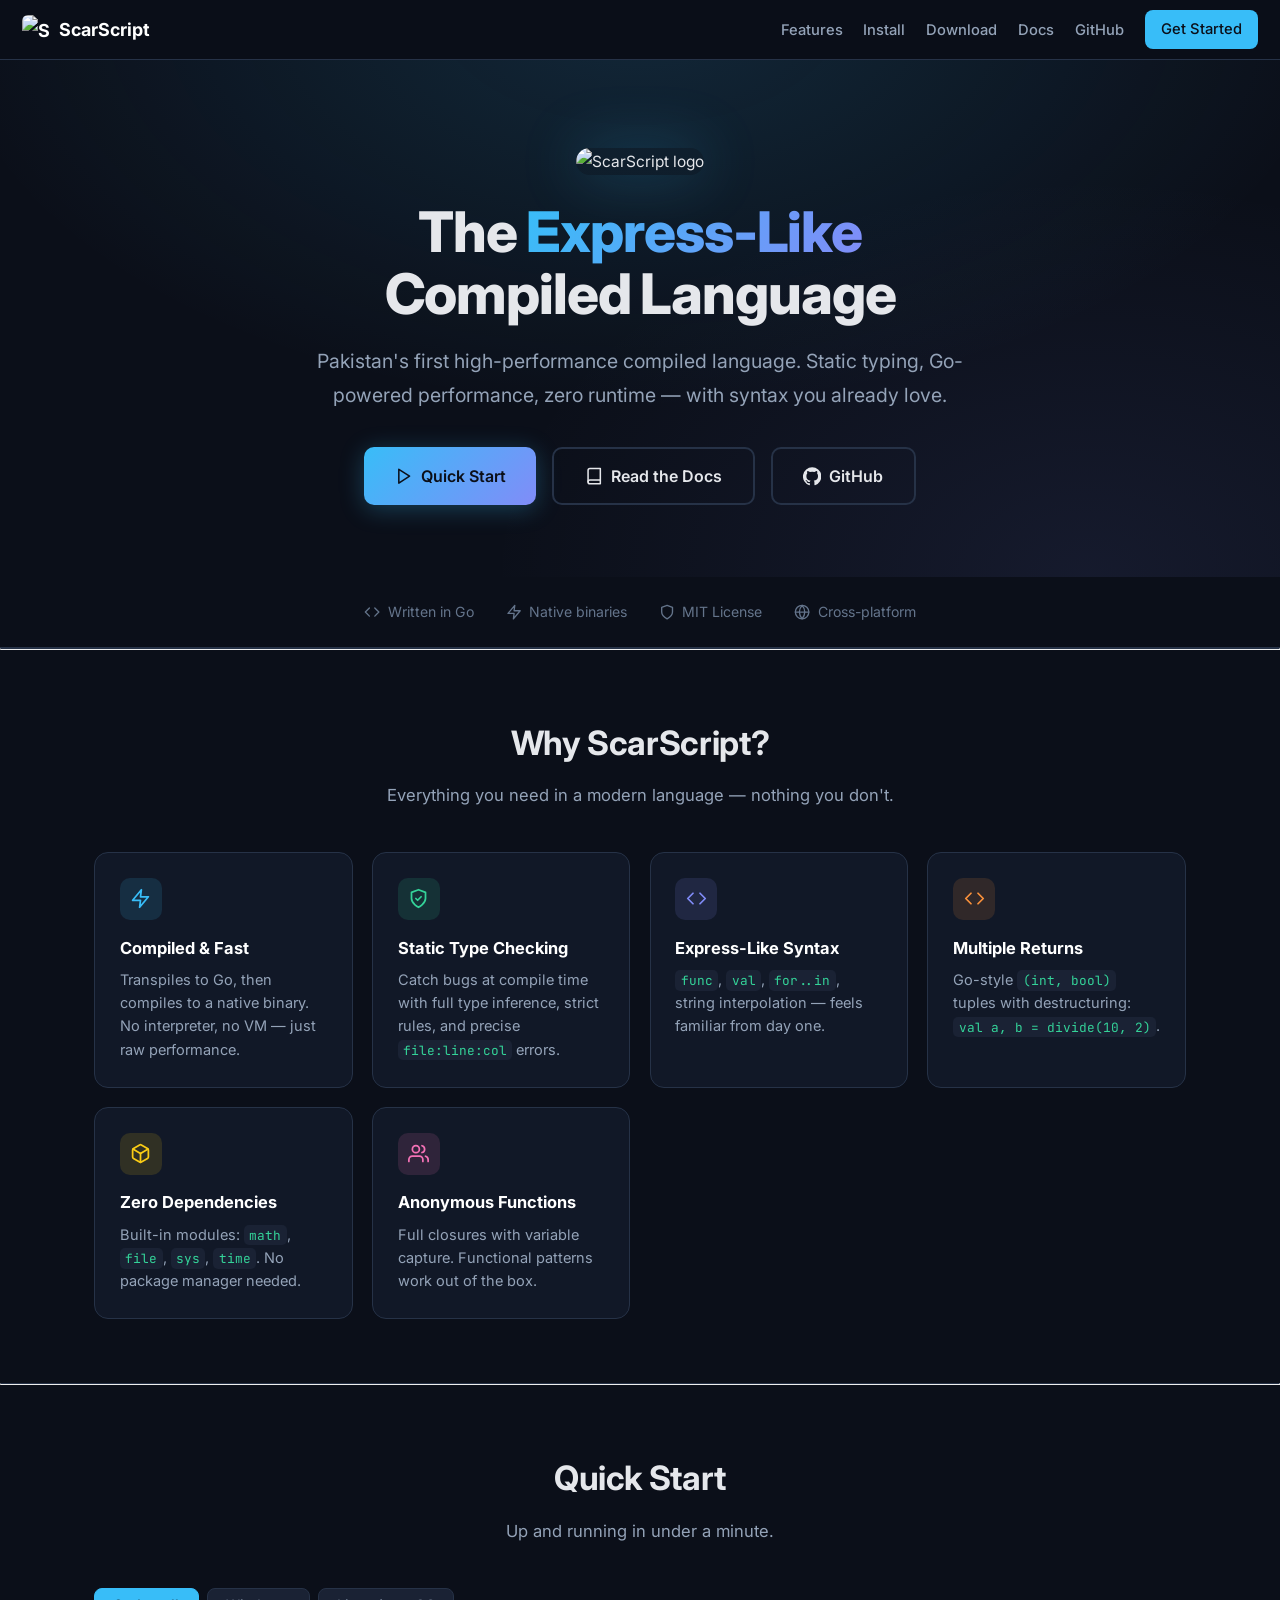
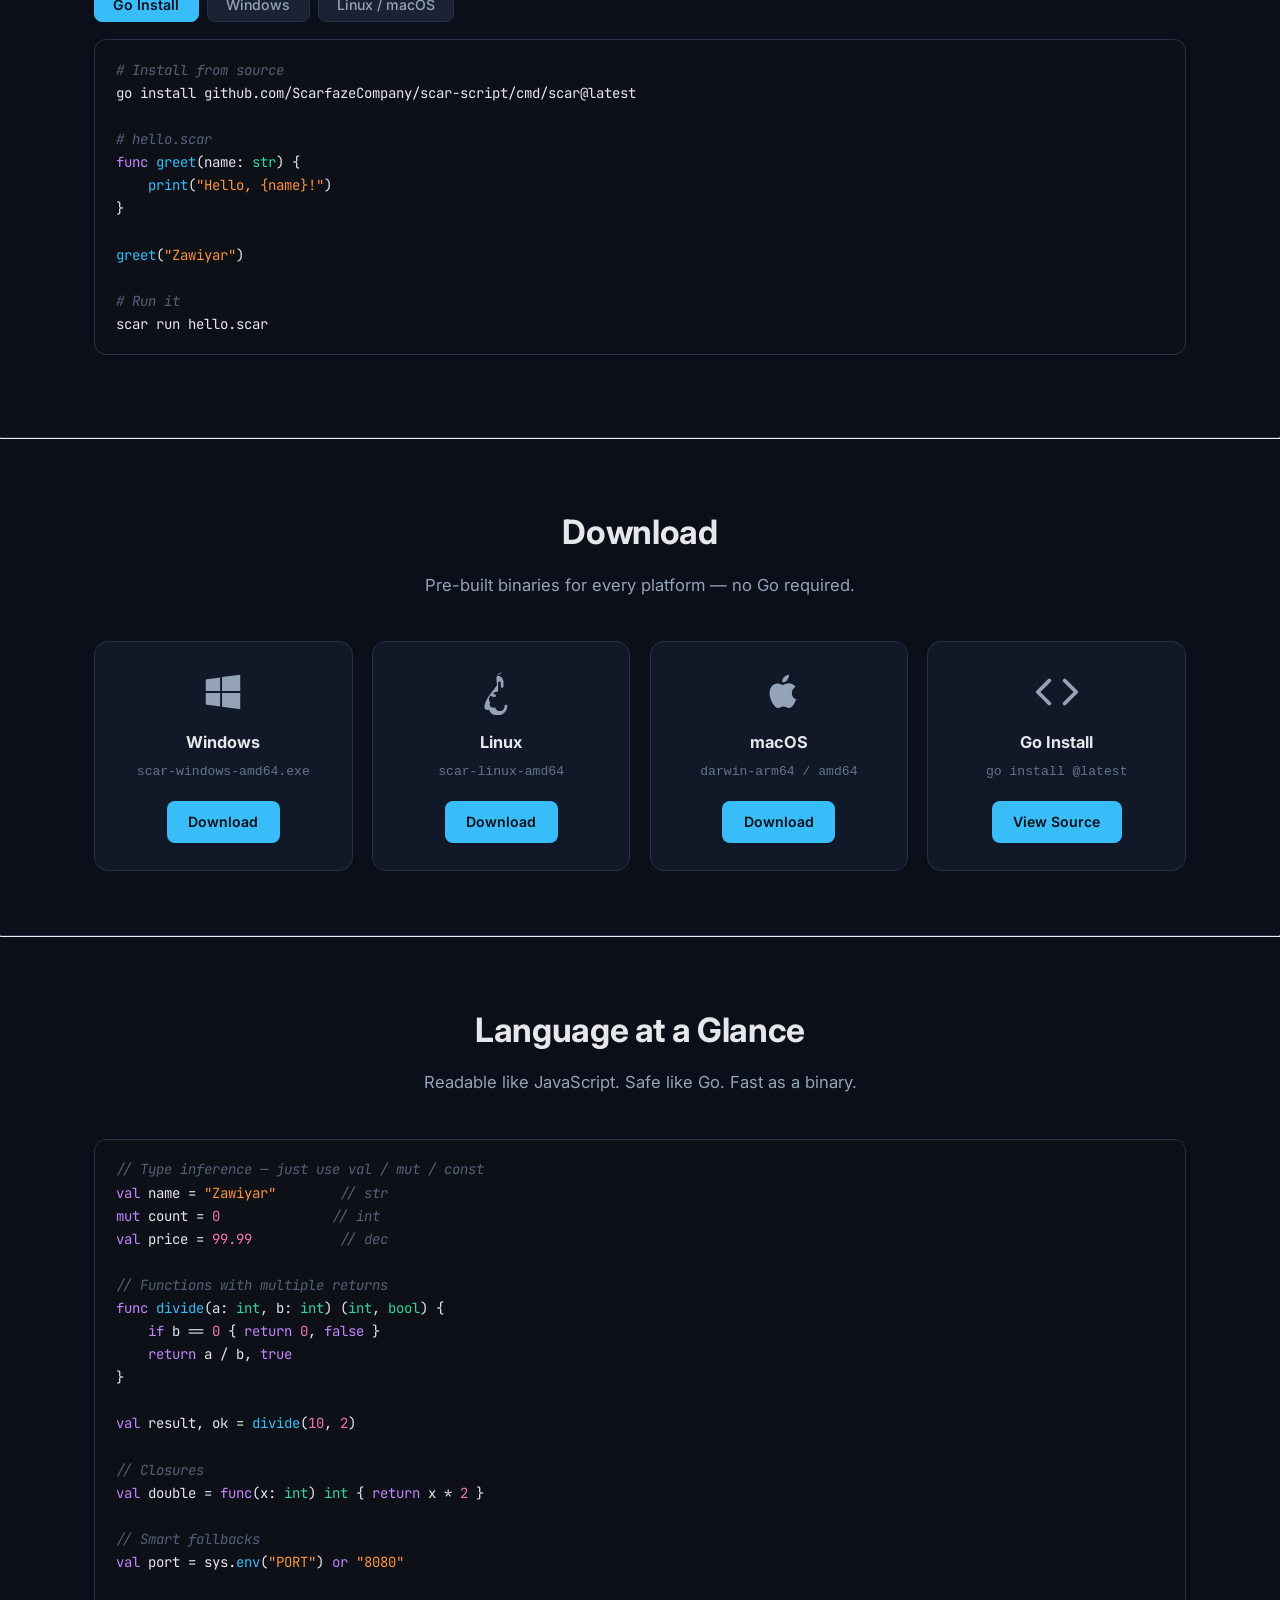
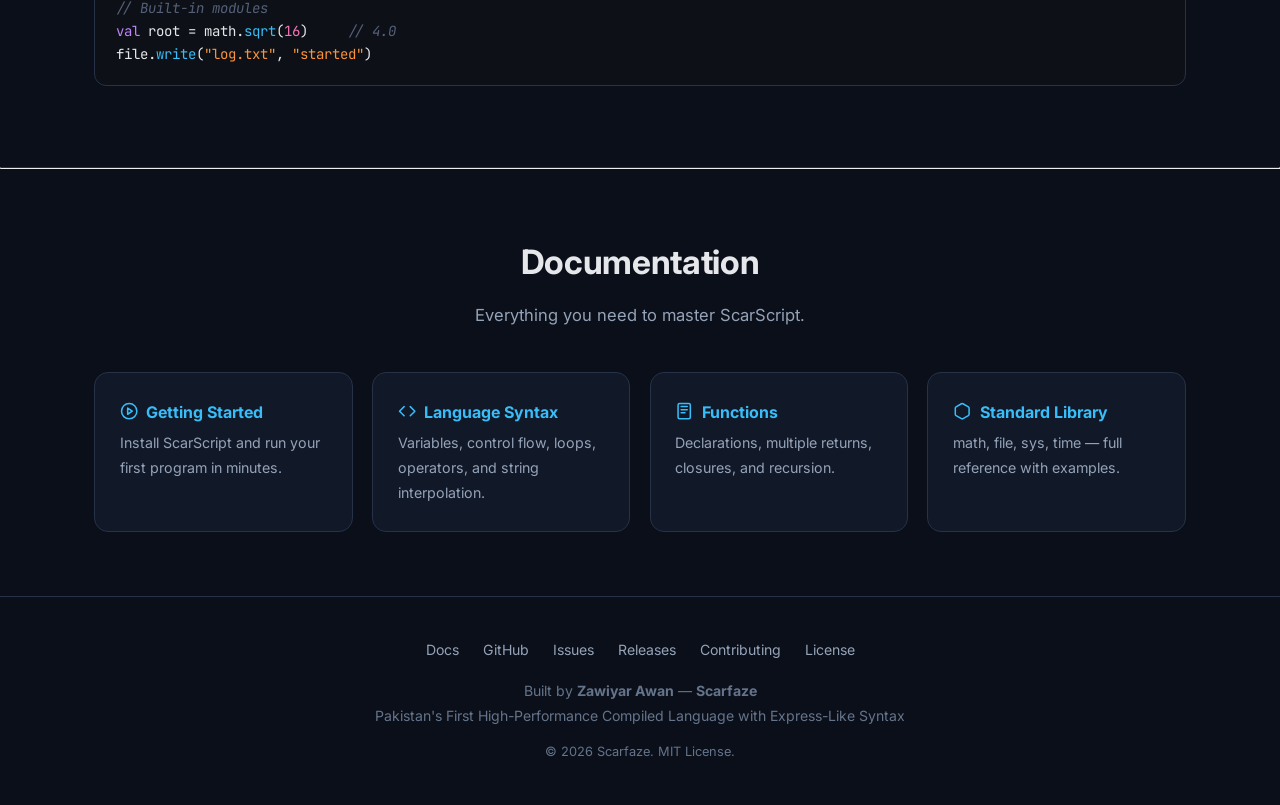
==== docs/site/index.html @ 59708935 "feat: v1.0.0 - ScarScript compiler with functions, modules, dec type - Express-like syntax: func, va" ====
<!DOCTYPE html>
<html lang="en">

<head>
    <meta charset="UTF-8">
    <meta name="viewport" content="width=device-width, initial-scale=1.0">
    <meta name="description"
        content="ScarScript — Pakistan's first high-performance compiled language with Express-like syntax. Statically typed, transpiles to Go, zero runtime.">
    <meta name="keywords"
        content="ScarScript, programming language, compiled language, Go transpiler, Express-like syntax, static typing, Scarfaze, Zawiyar Awan">
    <meta name="author" content="Zawiyar Awan, Scarfaze">
    <meta name="robots" content="index, follow">
    <link rel="canonical" href="https://scarscript.dev/">
    <meta property="og:type" content="website">
    <meta property="og:title" content="ScarScript — High-Performance Compiled Language">
    <meta property="og:description"
        content="Express-like syntax. Go performance. Zero runtime. Statically typed compiled language.">
    <meta property="og:url" content="https://scarscript.dev/">
    <meta property="og:image" content="https://scarscript.dev/scar_script.png">
    <meta name="twitter:card" content="summary_large_image">
    <meta name="twitter:title" content="ScarScript — High-Performance Compiled Language">
    <meta name="twitter:description" content="Express-like syntax. Go performance. Zero runtime.">
    <meta name="twitter:image" content="https://scarscript.dev/scar_script.png">
    <title>ScarScript — Pakistan's First High-Performance Compiled Language</title>
    <link rel="icon" type="image/png" href="scar_script.png">
    <link rel="preconnect" href="https://fonts.googleapis.com">
    <link
        href="https://fonts.googleapis.com/css2?family=Inter:wght@400;500;600;700;800&family=JetBrains+Mono:wght@400;500&display=swap"
        rel="stylesheet">
    <link rel="stylesheet" href="assets/style.css">
    <script type="application/ld+json">
    {"@context":"https://schema.org","@type":"ProgrammingLanguage","name":"ScarScript","description":"A statically-typed, compiled scripting language that transpiles to Go with Express-like syntax.","url":"https://scarscript.dev/","image":"https://scarscript.dev/scar_script.png","author":{"@type":"Person","name":"Zawiyar Awan"},"publisher":{"@type":"Organization","name":"Scarfaze"},"codeRepository":"https://github.com/ScarfazeCompany/scar-script","license":"https://opensource.org/licenses/MIT"}
    </script>
</head>

<body>

    <nav class="topnav">
        <a href="#" class="logo"><img src="scar_script.png" alt="ScarScript logo"> ScarScript</a>
        <ul class="topnav-links">
            <li><a href="#features">Features</a></li>
            <li><a href="#install">Install</a></li>
            <li><a href="#download">Download</a></li>
            <li><a href="docs/index.html">Docs</a></li>
            <li><a href="https://github.com/ScarfazeCompany/scar-script" target="_blank" rel="noopener">GitHub</a></li>
            <li><a href="docs/getting-started.html" class="btn-sm">Get Started</a></li>
        </ul>
        <button class="burger" aria-label="Menu"
            onclick="document.querySelector('.topnav-links').style.display='flex';this.style.display='none'">
            <svg viewBox="0 0 24 24" fill="none" stroke="currentColor" stroke-width="2" stroke-linecap="round">
                <line x1="3" y1="6" x2="21" y2="6" />
                <line x1="3" y1="12" x2="21" y2="12" />
                <line x1="3" y1="18" x2="21" y2="18" />
            </svg>
        </button>
    </nav>

    <header class="hero">
        <img src="scar_script.png" alt="ScarScript logo">
        <h1>The <span class="grad">Express-Like</span><br>Compiled Language</h1>
        <p class="sub">Pakistan's first high-performance compiled language. Static typing, Go-powered performance, zero
            runtime — with syntax you already love.</p>
        <div class="hero-btns">
            <a href="docs/getting-started.html" class="btn btn-primary">
                <svg class="ic" viewBox="0 0 24 24" fill="none" stroke="currentColor" stroke-width="2"
                    stroke-linecap="round" stroke-linejoin="round">
                    <polygon points="5 3 19 12 5 21 5 3" />
                </svg>
                Quick Start
            </a>
            <a href="docs/index.html" class="btn btn-outline">
                <svg class="ic" viewBox="0 0 24 24" fill="none" stroke="currentColor" stroke-width="2"
                    stroke-linecap="round" stroke-linejoin="round">
                    <path d="M4 19.5A2.5 2.5 0 0 1 6.5 17H20" />
                    <path d="M6.5 2H20v20H6.5A2.5 2.5 0 0 1 4 19.5v-15A2.5 2.5 0 0 1 6.5 2z" />
                </svg>
                Read the Docs
            </a>
            <a href="https://github.com/ScarfazeCompany/scar-script" class="btn btn-outline" target="_blank" rel="noopener">
                <svg class="ic" viewBox="0 0 24 24" fill="currentColor">
                    <path
                        d="M12 .3a12 12 0 0 0-3.8 23.4c.6.1.8-.3.8-.6v-2c-3.3.7-4-1.6-4-1.6-.5-1.4-1.3-1.8-1.3-1.8-1.1-.7.1-.7.1-.7 1.2.1 1.8 1.2 1.8 1.2 1.1 1.8 2.8 1.3 3.5 1 .1-.8.4-1.3.8-1.6-2.7-.3-5.5-1.3-5.5-5.9 0-1.3.5-2.4 1.2-3.2-.1-.3-.5-1.5.1-3.2 0 0 1-.3 3.3 1.2a11.5 11.5 0 0 1 6 0c2.3-1.5 3.3-1.2 3.3-1.2.7 1.7.2 2.9.1 3.2.8.8 1.2 1.9 1.2 3.2 0 4.6-2.8 5.6-5.5 5.9.4.4.8 1.1.8 2.2v3.3c0 .3.2.7.8.6A12 12 0 0 0 12 .3" />
                </svg>
                GitHub
            </a>
        </div>
    </header>

    <div class="meta-strip">
        <span><svg class="ic" viewBox="0 0 24 24" fill="none" stroke="currentColor" stroke-width="2"
                stroke-linecap="round" stroke-linejoin="round">
                <polyline points="16 18 22 12 16 6" />
                <polyline points="8 6 2 12 8 18" />
            </svg> Written in Go</span>
        <span><svg class="ic" viewBox="0 0 24 24" fill="none" stroke="currentColor" stroke-width="2"
                stroke-linecap="round" stroke-linejoin="round">
                <path d="M13 2L3 14h9l-1 8 10-12h-9l1-8z" />
            </svg> Native binaries</span>
        <span><svg class="ic" viewBox="0 0 24 24" fill="none" stroke="currentColor" stroke-width="2"
                stroke-linecap="round" stroke-linejoin="round">
                <path d="M12 22s8-4 8-10V5l-8-3-8 3v7c0 6 8 10 8 10z" />
            </svg> MIT License</span>
        <span><svg class="ic" viewBox="0 0 24 24" fill="none" stroke="currentColor" stroke-width="2"
                stroke-linecap="round" stroke-linejoin="round">
                <circle cx="12" cy="12" r="10" />
                <line x1="2" y1="12" x2="22" y2="12" />
                <path d="M12 2a15.3 15.3 0 0 1 4 10 15.3 15.3 0 0 1-4 10 15.3 15.3 0 0 1-4-10 15.3 15.3 0 0 1 4-10z" />
            </svg> Cross-platform</span>
    </div>

    <hr class="half">

    <section id="features">
        <h2 class="sec-title">Why ScarScript?</h2>
        <p class="sec-sub">Everything you need in a modern language — nothing you don't.</p>
        <div class="grid">
            <div class="card">
                <div class="card-ic ic-blue"><svg viewBox="0 0 24 24" fill="none" stroke="currentColor" stroke-width="2"
                        stroke-linecap="round" stroke-linejoin="round">
                        <polygon points="13 2 3 14 12 14 11 22 21 10 12 10 13 2" />
                    </svg></div>
                <h3>Compiled &amp; Fast</h3>
                <p>Transpiles to Go, then compiles to a native binary. No interpreter, no VM — just raw performance.</p>
            </div>
            <div class="card">
                <div class="card-ic ic-green"><svg viewBox="0 0 24 24" fill="none" stroke="currentColor"
                        stroke-width="2" stroke-linecap="round" stroke-linejoin="round">
                        <path d="M12 22s8-4 8-10V5l-8-3-8 3v7c0 6 8 10 8 10z" />
                        <polyline points="9 12 11 14 15 10" />
                    </svg></div>
                <h3>Static Type Checking</h3>
                <p>Catch bugs at compile time with full type inference, strict rules, and precise
                    <code>file:line:col</code> errors.</p>
            </div>
            <div class="card">
                <div class="card-ic ic-purple"><svg viewBox="0 0 24 24" fill="none" stroke="currentColor"
                        stroke-width="2" stroke-linecap="round" stroke-linejoin="round">
                        <polyline points="16 18 22 12 16 6" />
                        <polyline points="8 6 2 12 8 18" />
                    </svg></div>
                <h3>Express-Like Syntax</h3>
                <p><code>func</code>, <code>val</code>, <code>for..in</code>, string interpolation — feels familiar from
                    day one.</p>
            </div>
            <div class="card">
                <div class="card-ic ic-orange"><svg viewBox="0 0 24 24" fill="none" stroke="currentColor"
                        stroke-width="2" stroke-linecap="round" stroke-linejoin="round">
                        <polyline points="8 6 2 12 8 18" />
                        <polyline points="16 6 22 12 16 18" />
                    </svg></div>
                <h3>Multiple Returns</h3>
                <p>Go-style <code>(int, bool)</code> tuples with destructuring: <code>val a, b = divide(10, 2)</code>.
                </p>
            </div>
            <div class="card">
                <div class="card-ic ic-yellow"><svg viewBox="0 0 24 24" fill="none" stroke="currentColor"
                        stroke-width="2" stroke-linecap="round" stroke-linejoin="round">
                        <path
                            d="M21 16V8a2 2 0 0 0-1-1.73l-7-4a2 2 0 0 0-2 0l-7 4A2 2 0 0 0 3 8v8a2 2 0 0 0 1 1.73l7 4a2 2 0 0 0 2 0l7-4A2 2 0 0 0 21 16z" />
                        <polyline points="3.27 6.96 12 12.01 20.73 6.96" />
                        <line x1="12" y1="22.08" x2="12" y2="12" />
                    </svg></div>
                <h3>Zero Dependencies</h3>
                <p>Built-in modules: <code>math</code>, <code>file</code>, <code>sys</code>, <code>time</code>. No
                    package manager needed.</p>
            </div>
            <div class="card">
                <div class="card-ic ic-pink"><svg viewBox="0 0 24 24" fill="none" stroke="currentColor" stroke-width="2"
                        stroke-linecap="round" stroke-linejoin="round">
                        <path d="M17 21v-2a4 4 0 0 0-4-4H5a4 4 0 0 0-4 4v2" />
                        <circle cx="9" cy="7" r="4" />
                        <path d="M23 21v-2a4 4 0 0 0-3-3.87" />
                        <path d="M16 3.13a4 4 0 0 1 0 7.75" />
                    </svg></div>
                <h3>Anonymous Functions</h3>
                <p>Full closures with variable capture. Functional patterns work out of the box.</p>
            </div>
        </div>
    </section>

    <hr class="half">

    <section id="install">
        <h2 class="sec-title">Quick Start</h2>
        <p class="sec-sub">Up and running in under a minute.</p>
        <div class="tabs">
            <button class="tab active" onclick="showTab(this,'go')">Go Install</button>
            <button class="tab" onclick="showTab(this,'win')">Windows</button>
            <button class="tab" onclick="showTab(this,'linux')">Linux / macOS</button>
        </div>
        <div id="tab-go">
            <pre><code><span class="cm"># Install from source</span>
go install github.com/ScarfazeCompany/scar-script/cmd/scar@latest

<span class="cm"># hello.scar</span>
<span class="kw">func</span> <span class="fn">greet</span>(name: <span class="ty">str</span>) {
    <span class="fn">print</span>(<span class="str">"Hello, {name}!"</span>)
}

<span class="fn">greet</span>(<span class="str">"Zawiyar"</span>)

<span class="cm"># Run it</span>
scar run hello.scar</code></pre>
        </div>
        <div id="tab-win" style="display:none">
            <pre><code><span class="cm"># Download scar-windows-amd64.exe from Releases</span>
<span class="cm"># Rename to scar.exe, then:</span>

scar.exe run hello.scar
scar.exe build hello.scar -o hello.exe</code></pre>
        </div>
        <div id="tab-linux" style="display:none">
            <pre><code><span class="cm"># Download scar-linux-amd64 from Releases</span>
chmod +x scar-linux-amd64
mv scar-linux-amd64 /usr/local/bin/scar

scar run hello.scar
scar build hello.scar -o hello</code></pre>
        </div>
    </section>

    <hr class="half">

    <section id="download">
        <h2 class="sec-title">Download</h2>
        <p class="sec-sub">Pre-built binaries for every platform — no Go required.</p>
        <div class="downloads">
            <div class="dl-card">
                <div class="dl-ic"><svg viewBox="0 0 24 24" fill="currentColor">
                        <path
                            d="M3 5.5L10.5 4.4v7.1H3V5.5zM11.5 4.2L21 3v8.5h-9.5V4.2zM3 12.5h7.5v7.1L3 18.5v-6zM11.5 12.5H21V21l-9.5-1.3v-7.2z" />
                    </svg></div>
                <h3>Windows</h3>
                <p>scar-windows-amd64.exe</p>
                <a href="https://github.com/ScarfazeCompany/scar-script/releases/latest" target="_blank"
                    rel="noopener">Download</a>
            </div>
            <div class="dl-card">
                <div class="dl-ic"><svg viewBox="0 0 24 24" fill="currentColor">
                        <path
                            d="M12.5 2c-1.7 0-2.9 1.4-2.9 3.2 0 1.1.3 1.8.3 2.7 0 .8-1 1.9-2.4 3.7-1.3 1.7-2.8 3.6-3.6 5.7-.6 1.5-.7 2.8-.3 3.5.4.7 1.3.7 2.2.4.4 1.4 1.5 2.5 3.1 2.9 1.7.4 3.6-.1 4.8-1.3 1-.9 1.6-2.2 1.6-3.5 0-.4-.3-.7-.7-.7-.4 0-.7.3-.7.7 0 .7-.3 1.4-.7 1.9-.6.6-1.5.9-2.4.7-.9-.2-1.5-.9-1.7-1.8-.6.2-1.3.2-1.9-.1-.7-.3-1.1-1-1.1-1.8 0-.3.1-.5.3-.7-.4-.4-.7-1-.7-1.7 0-.8.4-1.5 1-2 .5.5 1.2.8 1.9.8.4 0 .7-.3.7-.7s-.3-.7-.7-.7c-.3 0-.5-.1-.7-.3.4-.6 1.1-1 1.9-1 .4 0 .7-.3.7-.7V7.2c0-.4.3-.7.7-.7.4 0 .7.3.7.7v1.9c0 .4.3.7.7.7.4 0 .7-.3.7-.7V6.9c0-1.9-1.2-3.3-2.9-3.3h-.6z" />
                    </svg></div>
                <h3>Linux</h3>
                <p>scar-linux-amd64</p>
                <a href="https://github.com/ScarfazeCompany/scar-script/releases/latest" target="_blank"
                    rel="noopener">Download</a>
            </div>
            <div class="dl-card">
                <div class="dl-ic"><svg viewBox="0 0 24 24" fill="currentColor">
                        <path
                            d="M18.7 12.6c0-2.2 1.8-3.3 1.9-3.4-1-1.5-2.6-1.7-3.2-1.7-1.4-.1-2.7.8-3.3.8-.7 0-1.7-.8-2.8-.8-1.4 0-2.8.8-3.5 2.1-1.5 2.6-.4 6.5 1.1 8.6.7 1 1.6 2.2 2.7 2.1 1.1 0 1.5-.7 2.8-.7s1.7.7 2.8.7c1.2 0 1.9-1 2.6-2.1.8-1.2 1.2-2.3 1.2-2.4-.1 0-2.3-.9-2.3-3.2zM16.3 5.7c.6-.7 1-1.7.9-2.7-.9 0-2 .6-2.6 1.3-.6.6-1.1 1.7-.9 2.6 1 .1 2-.5 2.6-1.2z" />
                    </svg></div>
                <h3>macOS</h3>
                <p>darwin-arm64 / amd64</p>
                <a href="https://github.com/ScarfazeCompany/scar-script/releases/latest" target="_blank"
                    rel="noopener">Download</a>
            </div>
            <div class="dl-card">
                <div class="dl-ic"><svg viewBox="0 0 24 24" fill="none" stroke="currentColor" stroke-width="2"
                        stroke-linecap="round" stroke-linejoin="round">
                        <polyline points="16 18 22 12 16 6" />
                        <polyline points="8 6 2 12 8 18" />
                    </svg></div>
                <h3>Go Install</h3>
                <p>go install @latest</p>
                <a href="https://github.com/ScarfazeCompany/scar-script" target="_blank" rel="noopener">View Source</a>
            </div>
        </div>
    </section>

    <hr class="half">

    <section>
        <h2 class="sec-title">Language at a Glance</h2>
        <p class="sec-sub">Readable like JavaScript. Safe like Go. Fast as a binary.</p>
        <pre><code><span class="cm">// Type inference — just use val / mut / const</span>
<span class="kw">val</span> name = <span class="str">"Zawiyar"</span>        <span class="cm">// str</span>
<span class="kw">mut</span> count = <span class="num">0</span>              <span class="cm">// int</span>
<span class="kw">val</span> price = <span class="num">99.99</span>           <span class="cm">// dec</span>

<span class="cm">// Functions with multiple returns</span>
<span class="kw">func</span> <span class="fn">divide</span>(a: <span class="ty">int</span>, b: <span class="ty">int</span>) (<span class="ty">int</span>, <span class="ty">bool</span>) {
    <span class="kw">if</span> b == <span class="num">0</span> { <span class="kw">return</span> <span class="num">0</span>, <span class="kw">false</span> }
    <span class="kw">return</span> a / b, <span class="kw">true</span>
}

<span class="kw">val</span> result, ok = <span class="fn">divide</span>(<span class="num">10</span>, <span class="num">2</span>)

<span class="cm">// Closures</span>
<span class="kw">val</span> double = <span class="kw">func</span>(x: <span class="ty">int</span>) <span class="ty">int</span> { <span class="kw">return</span> x * <span class="num">2</span> }

<span class="cm">// Smart fallbacks</span>
<span class="kw">val</span> port = sys.<span class="fn">env</span>(<span class="str">"PORT"</span>) <span class="kw">or</span> <span class="str">"8080"</span>

<span class="cm">// Built-in modules</span>
<span class="kw">val</span> root = math.<span class="fn">sqrt</span>(<span class="num">16</span>)     <span class="cm">// 4.0</span>
file.<span class="fn">write</span>(<span class="str">"log.txt"</span>, <span class="str">"started"</span>)</code></pre>
    </section>

    <hr class="half">

    <section id="docs">
        <h2 class="sec-title">Documentation</h2>
        <p class="sec-sub">Everything you need to master ScarScript.</p>
        <div class="docs-grid">
            <a class="doc-card" href="docs/getting-started.html">
                <h3><svg class="ic" viewBox="0 0 24 24" fill="none" stroke="currentColor" stroke-width="2"
                        stroke-linecap="round" stroke-linejoin="round">
                        <circle cx="12" cy="12" r="10" />
                        <polygon points="10 8 16 12 10 16 10 8" />
                    </svg> Getting Started</h3>
                <p>Install ScarScript and run your first program in minutes.</p>
            </a>
            <a class="doc-card" href="docs/syntax.html">
                <h3><svg class="ic" viewBox="0 0 24 24" fill="none" stroke="currentColor" stroke-width="2"
                        stroke-linecap="round" stroke-linejoin="round">
                        <polyline points="16 18 22 12 16 6" />
                        <polyline points="8 6 2 12 8 18" />
                    </svg> Language Syntax</h3>
                <p>Variables, control flow, loops, operators, and string interpolation.</p>
            </a>
            <a class="doc-card" href="docs/functions.html">
                <h3><svg class="ic" viewBox="0 0 24 24" fill="none" stroke="currentColor" stroke-width="2"
                        stroke-linecap="round" stroke-linejoin="round">
                        <path d="M18 2H6a2 2 0 0 0-2 2v16a2 2 0 0 0 2 2h12a2 2 0 0 0 2-2V4a2 2 0 0 0-2-2z" />
                        <path d="M8 6h8" />
                        <path d="M8 10h8" />
                        <path d="M8 14h5" />
                    </svg> Functions</h3>
                <p>Declarations, multiple returns, closures, and recursion.</p>
            </a>
            <a class="doc-card" href="docs/stdlib.html">
                <h3><svg class="ic" viewBox="0 0 24 24" fill="none" stroke="currentColor" stroke-width="2"
                        stroke-linecap="round" stroke-linejoin="round">
                        <path
                            d="M21 16V8a2 2 0 0 0-1-1.73l-7-4a2 2 0 0 0-2 0l-7 4A2 2 0 0 0 3 8v8a2 2 0 0 0 1 1.73l7 4a2 2 0 0 0 2 0l7-4A2 2 0 0 0 21 16z" />
                    </svg> Standard Library</h3>
                <p>math, file, sys, time — full reference with examples.</p>
            </a>
        </div>
    </section>

    <footer>
        <div class="foot-links">
            <a href="docs/index.html">Docs</a>
            <a href="https://github.com/ScarfazeCompany/scar-script" target="_blank" rel="noopener">GitHub</a>
            <a href="https://github.com/ScarfazeCompany/scar-script/issues" target="_blank" rel="noopener">Issues</a>
            <a href="https://github.com/ScarfazeCompany/scar-script/releases" target="_blank" rel="noopener">Releases</a>
            <a href="https://github.com/ScarfazeCompany/scar-script/blob/main/CONTRIBUTING.md" target="_blank"
                rel="noopener">Contributing</a>
            <a href="https://github.com/ScarfazeCompany/scar-script/blob/main/LICENSE" target="_blank"
                rel="noopener">License</a>
        </div>
        <p>Built by <strong>Zawiyar Awan</strong> — <strong>Scarfaze</strong></p>
        <p>Pakistan's First High-Performance Compiled Language with Express-Like Syntax</p>
        <p style="margin-top:0.8rem;font-size:0.8rem;">&copy; 2026 Scarfaze. MIT License.</p>
    </footer>

    <script>
        function showTab(btn, id) {
            document.querySelectorAll('.tab').forEach(t => t.classList.remove('active'));
            btn.classList.add('active');
            ['go', 'win', 'linux'].forEach(t => {
                document.getElementById('tab-' + t).style.display = (t === id) ? 'block' : 'none';
            });
        }
    </script>
</body>

</html>
---- docs/site/assets/style.css ----
/* ============ ScarScript Docs — Shared Stylesheet ============ */
:root {
    --bg: #0b0f19;
    --bg2: #111827;
    --bg3: #1a2234;
    --bg-hover: #1f2a3f;
    --accent: #38bdf8;
    --accent2: #818cf8;
    --text: #e5e7eb;
    --muted: #94a3b8;
    --faint: #64748b;
    --border: #263247;
    --green: #34d399;
    --orange: #fb923c;
    --pink: #f472b6;
    --purple: #c084fc;
    --yellow: #facc15;
    --red: #f87171;
    --sidebar-w: 272px;
    --nav-h: 60px;
}
* { margin: 0; padding: 0; box-sizing: border-box; }
html { scroll-behavior: smooth; scroll-padding-top: calc(var(--nav-h) + 16px); }
body {
    font-family: 'Inter', 'Segoe UI', system-ui, -apple-system, sans-serif;
    background: var(--bg);
    color: var(--text);
    line-height: 1.75;
    font-size: 15.5px;
}
a { color: var(--accent); text-decoration: none; }
a:hover { text-decoration: underline; }
img { max-width: 100%; }

/* ---------- Top Nav ---------- */
.topnav {
    position: sticky; top: 0; z-index: 200;
    height: var(--nav-h);
    background: rgba(11,15,25,0.9);
    backdrop-filter: blur(14px);
    border-bottom: 1px solid var(--border);
    display: flex; align-items: center; justify-content: space-between;
    padding: 0 1.4rem; gap: 1rem;
}
.logo { display: flex; align-items: center; gap: 0.55rem; font-weight: 700; font-size: 1.12rem; color: #fff; text-decoration: none; white-space: nowrap; }
.logo:hover { text-decoration: none; }
.logo img { width: 28px; height: 28px; border-radius: 6px; }
.topnav-links { display: flex; gap: 1.3rem; list-style: none; align-items: center; }
.topnav-links a { color: var(--muted); font-size: 0.92rem; font-weight: 500; }
.topnav-links a:hover { color: var(--accent); text-decoration: none; }
.btn-sm {
    display: inline-flex; align-items: center; gap: 0.4rem;
    background: var(--accent); color: #0b0f19 !important;
    padding: 0.42rem 1rem; border-radius: 8px;
    font-weight: 600; font-size: 0.88rem; text-decoration: none !important;
    transition: background 0.2s;
}
.btn-sm:hover { background: var(--accent2); }
.btn-ghost {
    border: 1px solid var(--border); color: var(--text) !important;
    background: transparent;
}
.btn-ghost:hover { border-color: var(--accent); }
.burger { display: none; background: none; border: none; color: #fff; cursor: pointer; padding: 0.4rem; }
.burger svg { width: 24px; height: 24px; }

/* ---------- Icons ---------- */
.ic { width: 1.15em; height: 1.15em; display: inline-block; vertical-align: -0.22em; flex-shrink: 0; }
.ic-lg { width: 1.7em; height: 1.7em; }

/* ---------- Hero (landing) ---------- */
.hero {
    text-align: center;
    padding: 5.5rem 1.5rem 4.5rem;
    background:
        radial-gradient(ellipse 700px 400px at 50% -10%, rgba(56,189,248,0.14), transparent),
        radial-gradient(ellipse 600px 400px at 85% 100%, rgba(129,140,248,0.09), transparent);
}
.hero > img { width: 104px; height: 104px; border-radius: 24px; margin-bottom: 1.6rem; box-shadow: 0 0 60px rgba(56,189,248,0.28); }
.hero h1 { font-size: clamp(2.1rem, 5vw, 3.5rem); font-weight: 800; line-height: 1.12; letter-spacing: -0.02em; margin-bottom: 1.1rem; }
.grad { background: linear-gradient(120deg, var(--accent), var(--accent2)); -webkit-background-clip: text; -webkit-text-fill-color: transparent; background-clip: text; }
.hero .sub { font-size: clamp(1rem, 2vw, 1.22rem); color: var(--muted); max-width: 720px; margin: 0 auto 2.2rem; }
.hero-btns { display: flex; gap: 1rem; justify-content: center; flex-wrap: wrap; }
.btn {
    display: inline-flex; align-items: center; gap: 0.5rem;
    padding: 0.82rem 1.9rem; border-radius: 10px;
    font-weight: 600; font-size: 1rem; text-decoration: none !important;
    transition: transform 0.18s, box-shadow 0.18s, border-color 0.18s;
}
.btn:hover { transform: translateY(-2px); }
.btn-primary { background: linear-gradient(135deg, var(--accent), var(--accent2)); color: #0b0f19; box-shadow: 0 4px 24px rgba(56,189,248,0.28); }
.btn-outline { border: 2px solid var(--border); color: var(--text); }
.btn-outline:hover { border-color: var(--accent); }

/* ---------- Badges / meta strip ---------- */
.meta-strip {
    display: flex; justify-content: center; gap: 2rem; flex-wrap: wrap;
    padding: 1.4rem 1.5rem; color: var(--faint); font-size: 0.88rem;
    border-bottom: 1px solid var(--border);
}
.meta-strip span { display: inline-flex; align-items: center; gap: 0.45rem; }

/* ---------- Sections ---------- */
section { padding: 4rem 1.5rem; max-width: 1140px; margin: 0 auto; }
.sec-title { text-align: center; font-size: clamp(1.6rem, 3vw, 2.1rem); font-weight: 700; letter-spacing: -0.01em; margin-bottom: 0.55rem; }
.sec-sub { text-align: center; color: var(--muted); margin-bottom: 2.6rem; font-size: 1.04rem; max-width: 640px; margin-left: auto; margin-right: auto; }
.half { border-top: 1px solid var(--border); }

/* ---------- Grids & Cards ---------- */
.grid { display: grid; grid-template-columns: repeat(auto-fit, minmax(255px, 1fr)); gap: 1.2rem; }
.card {
    background: var(--bg2); border: 1px solid var(--border);
    border-radius: 14px; padding: 1.55rem;
    transition: border-color 0.25s, transform 0.25s;
}
.card:hover { border-color: rgba(56,189,248,0.5); transform: translateY(-3px); }
.card-ic {
    width: 42px; height: 42px; border-radius: 10px;
    display: flex; align-items: center; justify-content: center;
    margin-bottom: 0.85rem;
}
.card-ic svg { width: 21px; height: 21px; }
.ic-blue { background: rgba(56,189,248,0.13); color: var(--accent); }
.ic-purple { background: rgba(129,140,248,0.13); color: var(--accent2); }
.ic-green { background: rgba(52,211,153,0.13); color: var(--green); }
.ic-orange { background: rgba(251,146,60,0.13); color: var(--orange); }
.ic-pink { background: rgba(244,114,182,0.13); color: var(--pink); }
.ic-yellow { background: rgba(250,204,21,0.13); color: var(--yellow); }
.card h3 { font-size: 1.03rem; margin-bottom: 0.4rem; color: #fff; }
.card p { color: var(--muted); font-size: 0.91rem; line-height: 1.6; }

/* ---------- Code ---------- */
code {
    font-family: 'JetBrains Mono', 'Cascadia Code', 'Fira Code', Consolas, monospace;
    background: var(--bg3);
    padding: 0.14em 0.42em;
    border-radius: 5px;
    font-size: 0.88em;
    color: var(--green);
}
pre {
    background: #0d1117; border: 1px solid var(--border);
    border-radius: 12px; padding: 1.15rem 1.3rem;
    overflow-x: auto; margin: 1.1rem 0;
}
pre code { background: none; padding: 0; color: var(--text); font-size: 0.875rem; line-height: 1.65; display: block; }
.kw { color: var(--purple); }
.fn { color: var(--accent); }
.str { color: var(--orange); }
.num { color: var(--pink); }
.cm { color: #556078; font-style: italic; }
.ty { color: var(--green); }
.op { color: var(--red); }

/* ---------- Tabs ---------- */
.tabs { display: flex; gap: 0.5rem; margin-bottom: 1rem; flex-wrap: wrap; }
.tab {
    background: var(--bg3); border: 1px solid var(--border);
    padding: 0.48rem 1.15rem; border-radius: 8px; cursor: pointer;
    color: var(--muted); font-size: 0.88rem; font-family: inherit;
    font-weight: 500; transition: all 0.18s;
}
.tab:hover { color: var(--text); border-color: var(--faint); }
.tab.active { background: var(--accent); color: #0b0f19; border-color: var(--accent); font-weight: 600; }

/* ---------- Download cards ---------- */
.downloads { display: grid; grid-template-columns: repeat(auto-fit, minmax(235px, 1fr)); gap: 1.2rem; }
.dl-card {
    background: var(--bg2); border: 1px solid var(--border);
    border-radius: 14px; padding: 1.7rem 1.4rem; text-align: center;
    transition: border-color 0.25s;
}
.dl-card:hover { border-color: rgba(56,189,248,0.5); }
.dl-ic { width: 46px; height: 46px; margin: 0 auto 0.8rem; color: var(--muted); }
.dl-ic svg { width: 100%; height: 100%; }
.dl-card h3 { margin-bottom: 0.25rem; font-size: 1.02rem; }
.dl-card p { color: var(--faint); font-size: 0.82rem; margin-bottom: 1.1rem; font-family: monospace; }
.dl-card a {
    display: inline-flex; align-items: center; gap: 0.4rem;
    background: var(--accent); color: #0b0f19;
    padding: 0.52rem 1.35rem; border-radius: 8px; font-weight: 600;
    text-decoration: none !important; font-size: 0.88rem;
}
.dl-card a:hover { background: var(--accent2); }

/* ---------- Doc cards (landing) ---------- */
.docs-grid { display: grid; grid-template-columns: repeat(auto-fit, minmax(245px, 1fr)); gap: 1.2rem; }
.doc-card {
    background: var(--bg2); border: 1px solid var(--border);
    border-radius: 14px; padding: 1.55rem;
    text-decoration: none !important;
    transition: border-color 0.25s, transform 0.25s; display: block;
}
.doc-card:hover { border-color: rgba(56,189,248,0.5); transform: translateY(-3px); }
.doc-card h3 { color: var(--accent); margin-bottom: 0.35rem; font-size: 1rem; display: flex; align-items: center; gap: 0.5rem; }
.doc-card p { color: var(--muted); font-size: 0.89rem; }

/* ---------- Table ---------- */
.tbl-wrap { overflow-x: auto; margin: 1.2rem 0; }
table { width: 100%; border-collapse: collapse; font-size: 0.92rem; }
th, td { padding: 0.7rem 0.95rem; text-align: left; border-bottom: 1px solid var(--border); }
th { background: var(--bg2); color: var(--muted); font-weight: 600; font-size: 0.83rem; text-transform: uppercase; letter-spacing: 0.04em; }
td code { font-size: 0.85em; }
tbody tr:hover { background: rgba(56,189,248,0.04); }

/* ---------- Footer ---------- */
footer {
    border-top: 1px solid var(--border);
    padding: 2.6rem 1.5rem; text-align: center;
    color: var(--faint); font-size: 0.88rem;
}
.foot-links { display: flex; gap: 1.5rem; justify-content: center; margin-bottom: 1rem; flex-wrap: wrap; }
.foot-links a { color: var(--muted); }
.foot-links a:hover { color: var(--accent); }

/* ================================================================
   DOCS LAYOUT (sidebar)
   ================================================================ */
.docs-wrap { display: flex; min-height: calc(100vh - var(--nav-h)); }

.sidebar {
    width: var(--sidebar-w);
    border-right: 1px solid var(--border);
    background: var(--bg2);
    padding: 1.6rem 0 3rem;
    position: sticky; top: var(--nav-h);
    height: calc(100vh - var(--nav-h));
    overflow-y: auto;
    flex-shrink: 0;
}
.sidebar::-webkit-scrollbar { width: 6px; }
.sidebar::-webkit-scrollbar-thumb { background: var(--border); border-radius: 3px; }
.sb-group { margin-bottom: 1.5rem; }
.sb-group h4 {
    font-size: 0.72rem; font-weight: 700; text-transform: uppercase;
    letter-spacing: 0.09em; color: var(--faint);
    padding: 0 1.5rem; margin-bottom: 0.5rem;
}
.sb-group a {
    display: flex; align-items: center; gap: 0.55rem;
    padding: 0.42rem 1.5rem; color: var(--muted);
    font-size: 0.9rem; border-left: 2px solid transparent;
    transition: all 0.15s; text-decoration: none;
}
.sb-group a:hover { color: var(--text); background: var(--bg-hover); text-decoration: none; }
.sb-group a.active {
    color: var(--accent); background: rgba(56,189,248,0.07);
    border-left-color: var(--accent); font-weight: 600;
}
.sb-group a .ic { color: inherit; opacity: 0.75; }

/* Docs content */
.docs-main {
    flex: 1; min-width: 0;
    padding: 2.6rem 3rem 5rem;
    max-width: 880px;
}
.docs-main h1 {
    font-size: clamp(1.8rem, 3.5vw, 2.3rem);
    font-weight: 800; letter-spacing: -0.02em;
    margin-bottom: 0.6rem; line-height: 1.2;
}
.docs-main .lead {
    color: var(--muted); font-size: 1.08rem;
    margin-bottom: 2.2rem; line-height: 1.7;
}
.docs-main h2 {
    font-size: 1.42rem; font-weight: 700;
    margin: 2.8rem 0 0.9rem; padding-top: 1.6rem;
    border-top: 1px solid var(--border);
    letter-spacing: -0.01em;
}
.docs-main h2:first-of-type { border-top: none; padding-top: 0; margin-top: 2rem; }
.docs-main h3 { font-size: 1.13rem; font-weight: 650; margin: 2rem 0 0.7rem; color: #fff; }
.docs-main p { margin-bottom: 1rem; color: var(--text); }
.docs-main ul, .docs-main ol { margin: 0.6rem 0 1.2rem 1.4rem; }
.docs-main li { margin-bottom: 0.45rem; }
.docs-main li::marker { color: var(--accent); }

/* Callouts */
.callout {
    border-radius: 10px; padding: 1rem 1.2rem;
    margin: 1.3rem 0; font-size: 0.93rem;
    border-left: 3px solid; display: flex; gap: 0.75rem;
    align-items: flex-start;
}
.callout .ic { margin-top: 0.15rem; }
.callout-note { background: rgba(56,189,248,0.07); border-color: var(--accent); color: var(--text); }
.callout-note .ic { color: var(--accent); }
.callout-warn { background: rgba(251,146,60,0.07); border-color: var(--orange); color: var(--text); }
.callout-warn .ic { color: var(--orange); }
.callout-tip { background: rgba(52,211,153,0.07); border-color: var(--green); color: var(--text); }
.callout-tip .ic { color: var(--green); }
.callout strong { color: #fff; }

/* Prev / next pager */
.pager {
    display: flex; justify-content: space-between; gap: 1rem;
    margin-top: 3.5rem; padding-top: 1.8rem;
    border-top: 1px solid var(--border);
}
.pager a {
    flex: 1; background: var(--bg2); border: 1px solid var(--border);
    border-radius: 12px; padding: 1rem 1.2rem;
    text-decoration: none !important; transition: border-color 0.2s;
    display: flex; flex-direction: column; gap: 0.2rem;
}
.pager a:hover { border-color: var(--accent); }
.pager .dir { font-size: 0.78rem; color: var(--faint); text-transform: uppercase; letter-spacing: 0.06em; }
.pager .ttl { color: var(--accent); font-weight: 600; font-size: 0.97rem; }
.pager a.next { text-align: right; }

/* ToC (right, optional) */
.toc { display: none; }

/* Search box */
.sb-search {
    margin: 0 1.2rem 1.4rem;
    position: relative;
}
.sb-search input {
    width: 100%; background: var(--bg3); border: 1px solid var(--border);
    border-radius: 8px; padding: 0.5rem 0.8rem 0.5rem 2rem;
    color: var(--text); font-size: 0.87rem; font-family: inherit;
    outline: none; transition: border-color 0.2s;
}
.sb-search input:focus { border-color: var(--accent); }
.sb-search input::placeholder { color: var(--faint); }
.sb-search svg {
    position: absolute; left: 0.6rem; top: 50%; transform: translateY(-50%);
    width: 14px; height: 14px; color: var(--faint); pointer-events: none;
}

/* ---------- Responsive ---------- */
@media (max-width: 960px) {
    .sidebar {
        position: fixed; left: 0; top: var(--nav-h);
        transform: translateX(-100%);
        transition: transform 0.25s ease;
        z-index: 150; box-shadow: 8px 0 30px rgba(0,0,0,0.4);
    }
    .sidebar.open { transform: translateX(0); }
    .docs-main { padding: 2rem 1.4rem 4rem; }
    .topnav-links { display: none; }
    .burger { display: block; }
    .sb-backdrop {
        display: none; position: fixed; inset: var(--nav-h) 0 0 0;
        background: rgba(0,0,0,0.5); z-index: 140;
    }
    .sb-backdrop.show { display: block; }
}
@media (min-width: 961px) {
    .burger { display: none; }
    .sb-backdrop { display: none !important; }
}
@media (max-width: 640px) {
    .hero { padding: 3.5rem 1.2rem 3rem; }
    section { padding: 3rem 1.2rem; }
    .pager { flex-direction: column; }
}
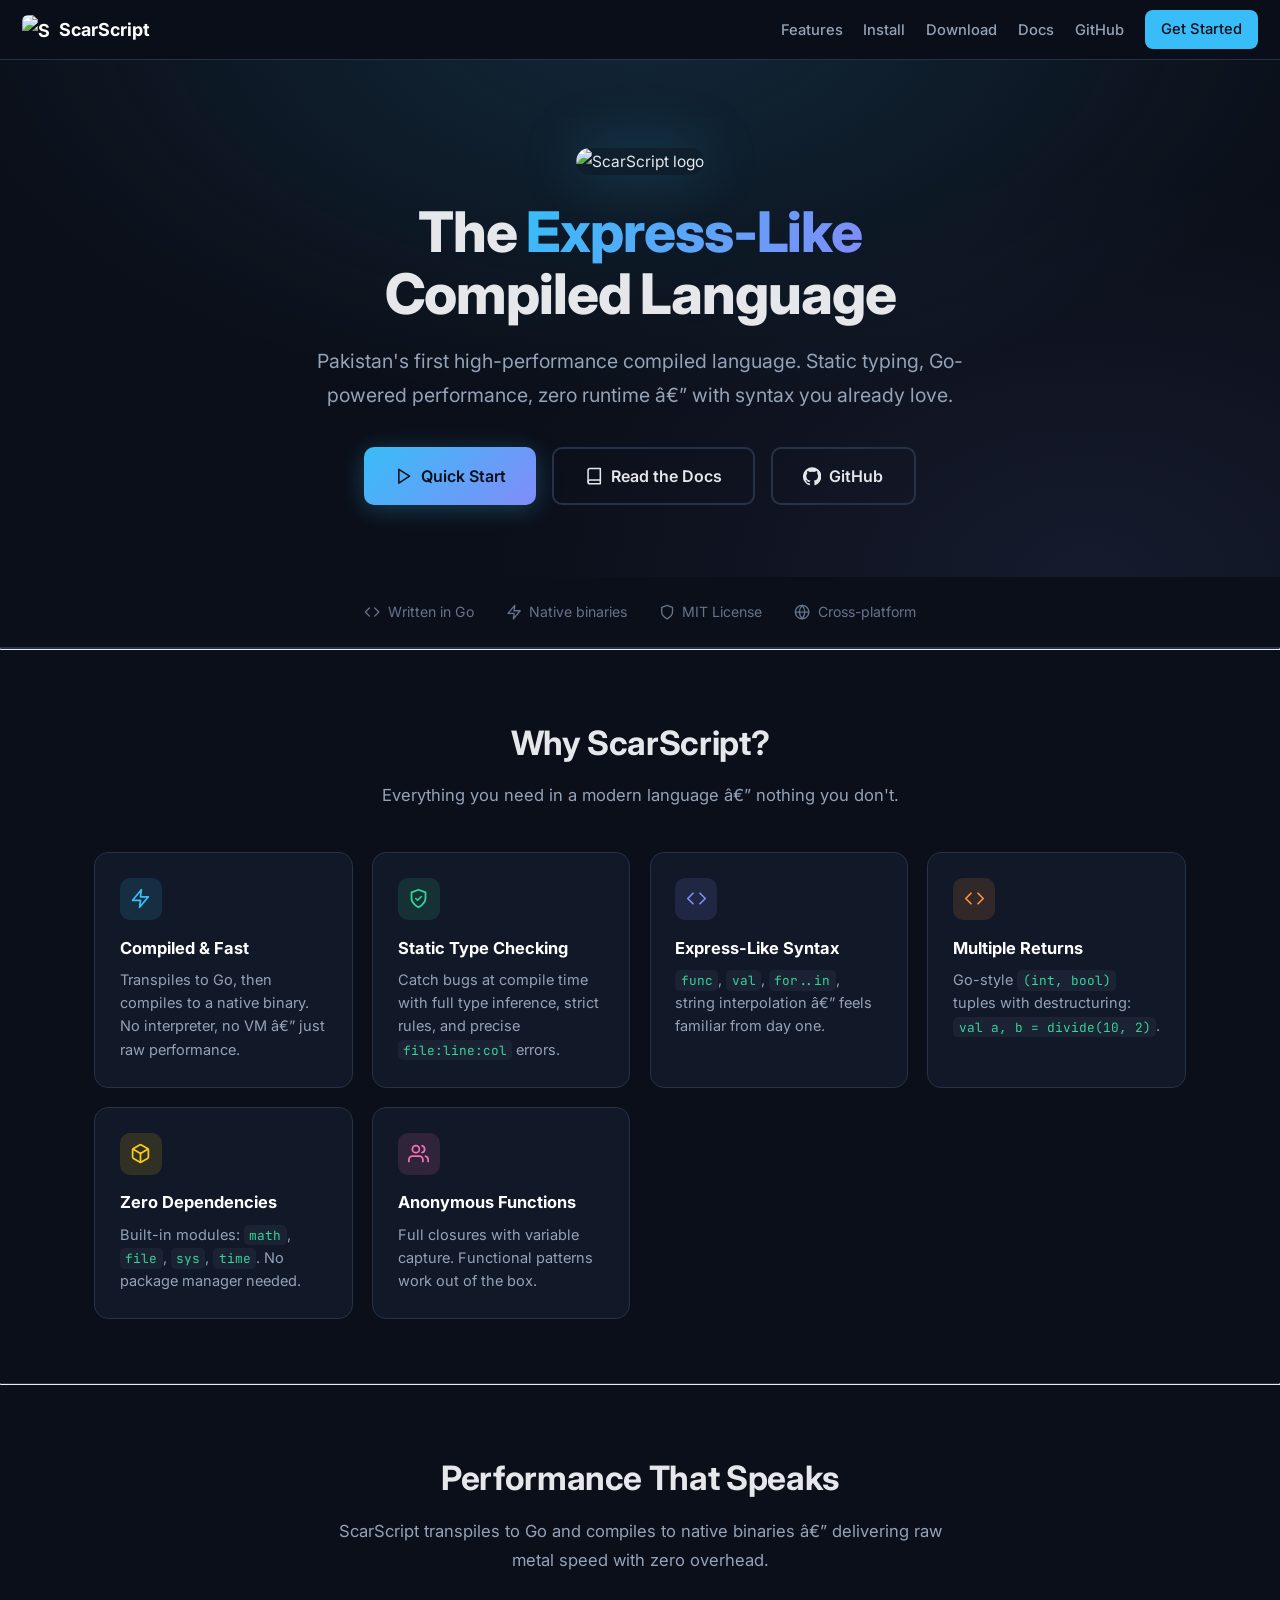
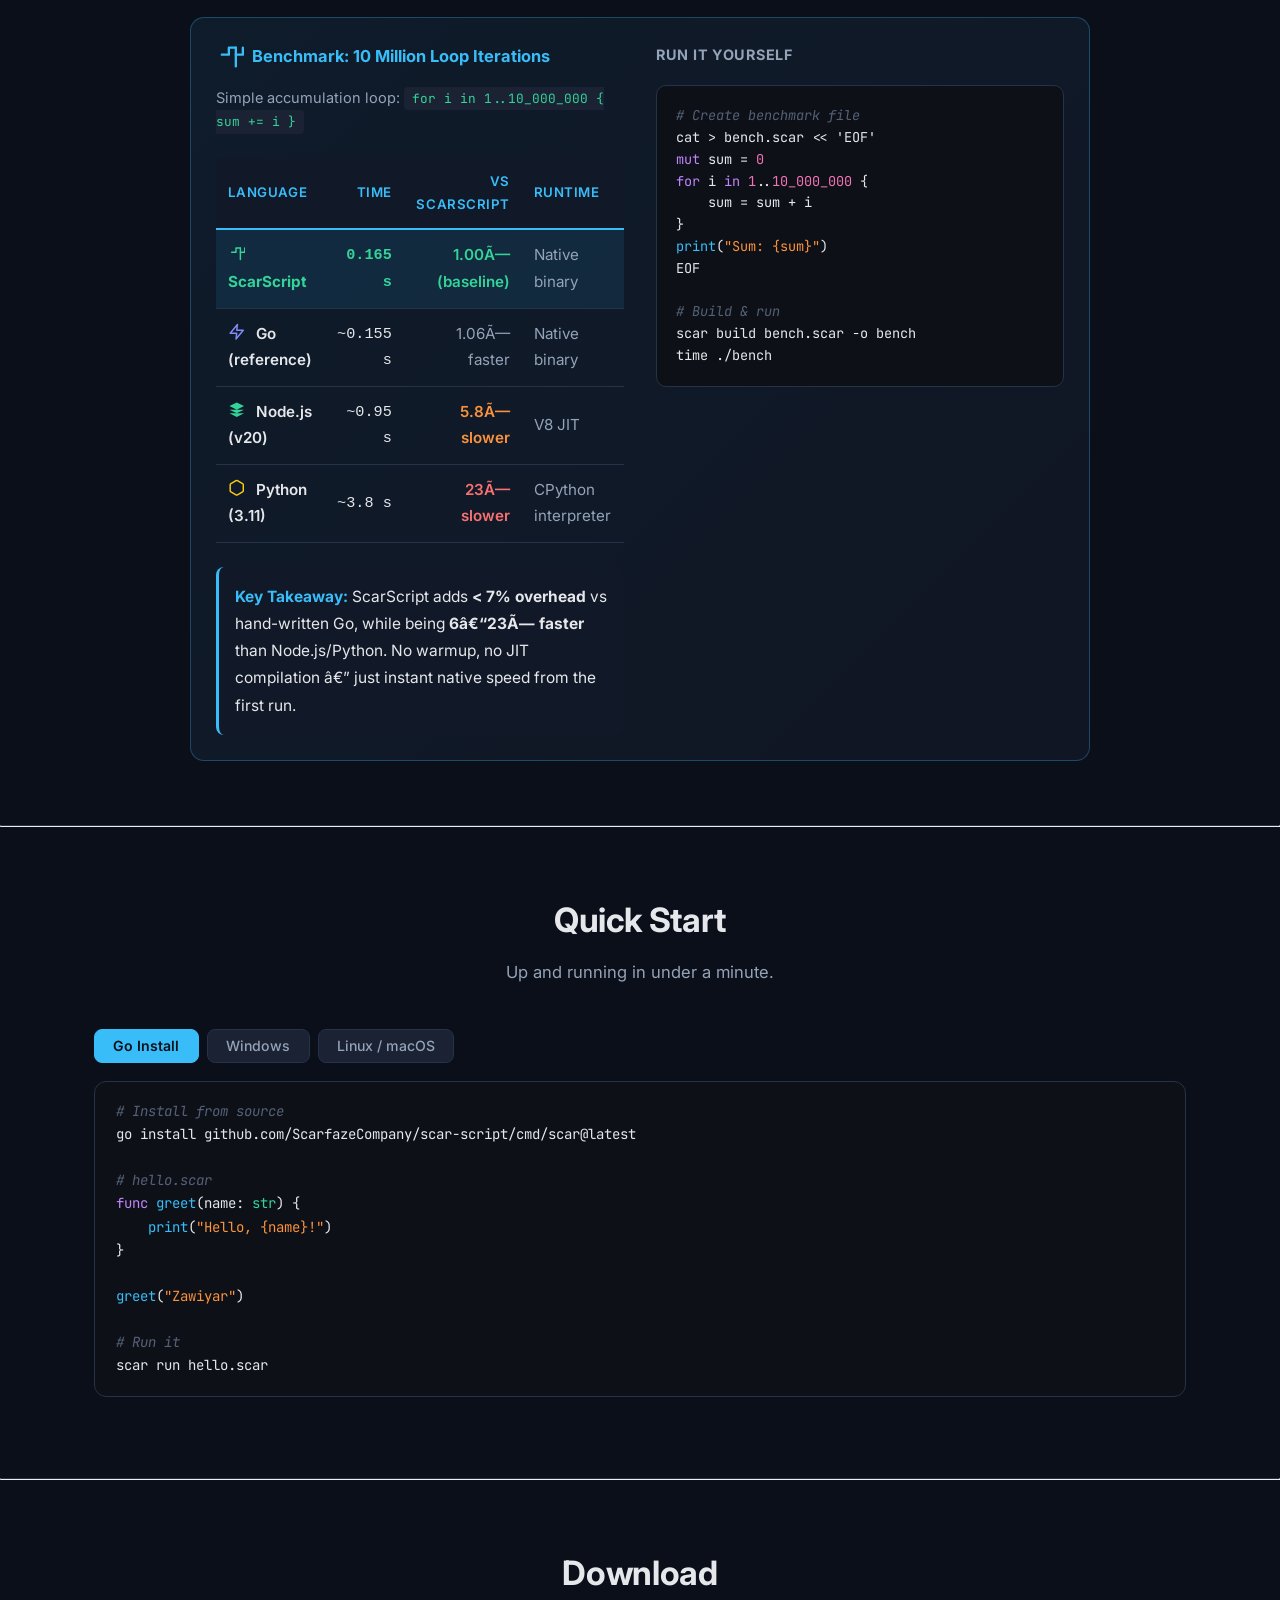
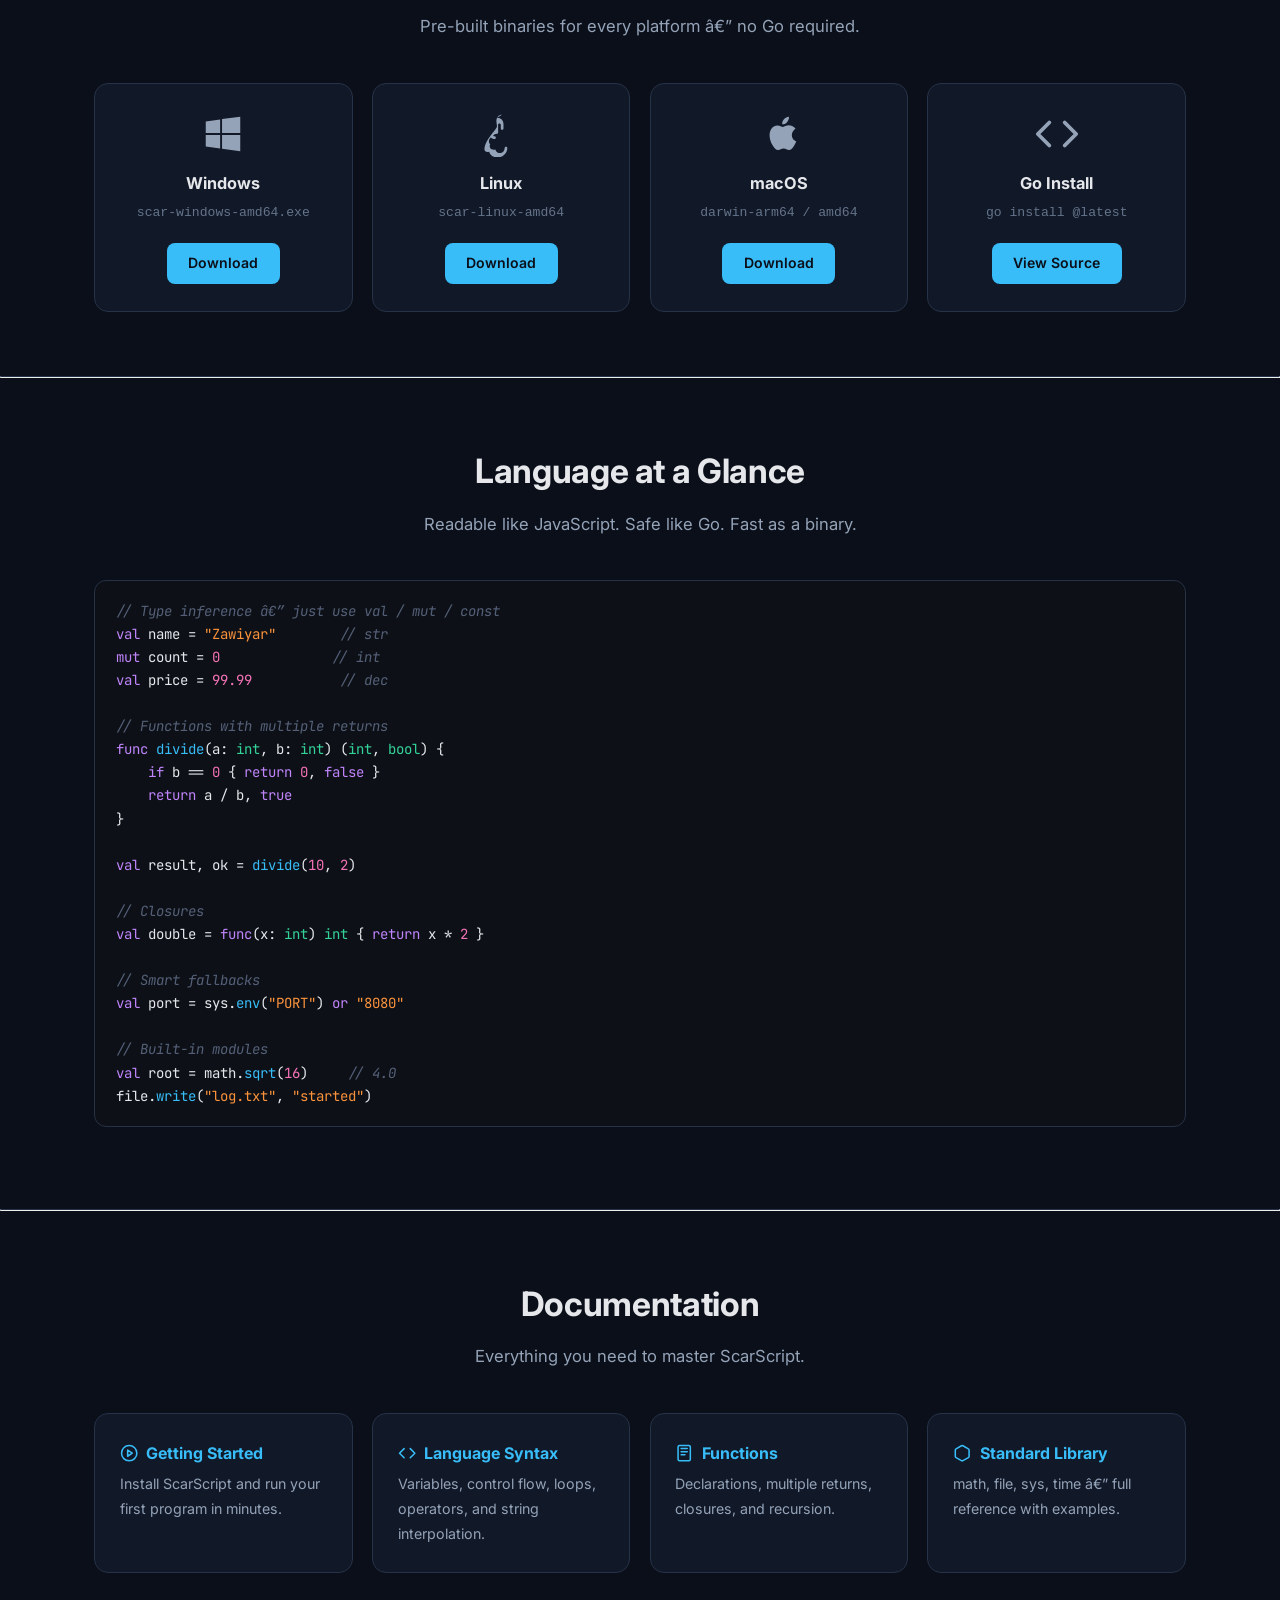
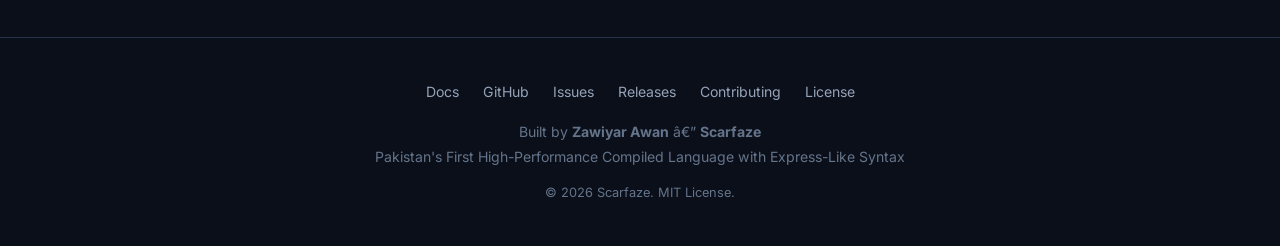
==== commit 3ba58df2: "feat: add Performance & Benchmarks section - README: Added benchmark comparison table (ScarScript 0." ====
--- a/docs/site/index.html
+++ b/docs/site/index.html
@@ -1,27 +1,27 @@
-<!DOCTYPE html>
+﻿<!DOCTYPE html>
 <html lang="en">
 
 <head>
     <meta charset="UTF-8">
     <meta name="viewport" content="width=device-width, initial-scale=1.0">
     <meta name="description"
-        content="ScarScript — Pakistan's first high-performance compiled language with Express-like syntax. Statically typed, transpiles to Go, zero runtime.">
+        content="ScarScript â€” Pakistan's first high-performance compiled language with Express-like syntax. Statically typed, transpiles to Go, zero runtime.">
     <meta name="keywords"
         content="ScarScript, programming language, compiled language, Go transpiler, Express-like syntax, static typing, Scarfaze, Zawiyar Awan">
     <meta name="author" content="Zawiyar Awan, Scarfaze">
     <meta name="robots" content="index, follow">
-    <link rel="canonical" href="https://scarscript.dev/">
+    <link rel="canonical" href="https://scarscript.scarfaze.com/">
     <meta property="og:type" content="website">
-    <meta property="og:title" content="ScarScript — High-Performance Compiled Language">
+    <meta property="og:title" content="ScarScript â€” High-Performance Compiled Language">
     <meta property="og:description"
         content="Express-like syntax. Go performance. Zero runtime. Statically typed compiled language.">
-    <meta property="og:url" content="https://scarscript.dev/">
-    <meta property="og:image" content="https://scarscript.dev/scar_script.png">
+    <meta property="og:url" content="https://scarscript.scarfaze.com/">
+    <meta property="og:image" content="https://scarscript.scarfaze.com/scar_script.png">
     <meta name="twitter:card" content="summary_large_image">
-    <meta name="twitter:title" content="ScarScript — High-Performance Compiled Language">
+    <meta name="twitter:title" content="ScarScript â€” High-Performance Compiled Language">
     <meta name="twitter:description" content="Express-like syntax. Go performance. Zero runtime.">
-    <meta name="twitter:image" content="https://scarscript.dev/scar_script.png">
-    <title>ScarScript — Pakistan's First High-Performance Compiled Language</title>
+    <meta name="twitter:image" content="https://scarscript.scarfaze.com/scar_script.png">
+    <title>ScarScript â€” Pakistan's First High-Performance Compiled Language</title>
     <link rel="icon" type="image/png" href="scar_script.png">
     <link rel="preconnect" href="https://fonts.googleapis.com">
     <link
@@ -29,7 +29,7 @@
         rel="stylesheet">
     <link rel="stylesheet" href="assets/style.css">
     <script type="application/ld+json">
-    {"@context":"https://schema.org","@type":"ProgrammingLanguage","name":"ScarScript","description":"A statically-typed, compiled scripting language that transpiles to Go with Express-like syntax.","url":"https://scarscript.dev/","image":"https://scarscript.dev/scar_script.png","author":{"@type":"Person","name":"Zawiyar Awan"},"publisher":{"@type":"Organization","name":"Scarfaze"},"codeRepository":"https://github.com/ScarfazeCompany/scar-script","license":"https://opensource.org/licenses/MIT"}
+    {"@context":"https://schema.org","@type":"ProgrammingLanguage","name":"ScarScript","description":"A statically-typed, compiled scripting language that transpiles to Go with Express-like syntax.","url":"https://scarscript.scarfaze.com/","image":"https://scarscript.scarfaze.com/scar_script.png","author":{"@type":"Person","name":"Zawiyar Awan"},"publisher":{"@type":"Organization","name":"Scarfaze"},"codeRepository":"https://github.com/ScarfazeCompany/scar-script","license":"https://opensource.org/licenses/MIT"}
     </script>
 </head>
 
@@ -59,7 +59,7 @@
         <img src="scar_script.png" alt="ScarScript logo">
         <h1>The <span class="grad">Express-Like</span><br>Compiled Language</h1>
         <p class="sub">Pakistan's first high-performance compiled language. Static typing, Go-powered performance, zero
-            runtime — with syntax you already love.</p>
+            runtime â€” with syntax you already love.</p>
         <div class="hero-btns">
             <a href="docs/getting-started.html" class="btn btn-primary">
                 <svg class="ic" viewBox="0 0 24 24" fill="none" stroke="currentColor" stroke-width="2"
@@ -112,7 +112,7 @@
 
     <section id="features">
         <h2 class="sec-title">Why ScarScript?</h2>
-        <p class="sec-sub">Everything you need in a modern language — nothing you don't.</p>
+        <p class="sec-sub">Everything you need in a modern language â€” nothing you don't.</p>
         <div class="grid">
             <div class="card">
                 <div class="card-ic ic-blue"><svg viewBox="0 0 24 24" fill="none" stroke="currentColor" stroke-width="2"
@@ -120,7 +120,7 @@
                         <polygon points="13 2 3 14 12 14 11 22 21 10 12 10 13 2" />
                     </svg></div>
                 <h3>Compiled &amp; Fast</h3>
-                <p>Transpiles to Go, then compiles to a native binary. No interpreter, no VM — just raw performance.</p>
+                <p>Transpiles to Go, then compiles to a native binary. No interpreter, no VM â€” just raw performance.</p>
             </div>
             <div class="card">
                 <div class="card-ic ic-green"><svg viewBox="0 0 24 24" fill="none" stroke="currentColor"
@@ -139,7 +139,7 @@
                         <polyline points="8 6 2 12 8 18" />
                     </svg></div>
                 <h3>Express-Like Syntax</h3>
-                <p><code>func</code>, <code>val</code>, <code>for..in</code>, string interpolation — feels familiar from
+                <p><code>func</code>, <code>val</code>, <code>for..in</code>, string interpolation â€” feels familiar from
                     day one.</p>
             </div>
             <div class="card">
@@ -174,6 +174,84 @@
                     </svg></div>
                 <h3>Anonymous Functions</h3>
                 <p>Full closures with variable capture. Functional patterns work out of the box.</p>
+            </div>
+        </div>
+    </section>
+
+    <hr class="half">
+
+    <section id="performance">
+        <h2 class="sec-title">Performance That Speaks</h2>
+        <p class="sec-sub">ScarScript transpiles to Go and compiles to native binaries â€” delivering raw metal speed with zero overhead.</p>
+
+        <div class="card" style="max-width: 900px; margin: 0 auto; background: linear-gradient(135deg, rgba(56,189,248,0.08), rgba(129,140,248,0.05)); border-color: rgba(56,189,248,0.3);">
+            <div style="display: grid; grid-template-columns: 1fr 1fr; gap: 2rem; align-items: start;">
+                <div>
+                    <h3 style="color: var(--accent); margin-bottom: 1rem; display: flex; align-items: center; gap: 0.5rem;">
+                        <svg class="ic-lg" style="color: var(--accent);" viewBox="0 0 24 24" fill="none" stroke="currentColor" stroke-width="2" stroke-linecap="round" stroke-linejoin="round"><polyline points="23 4 23 10 17 10"/><path d="M17 20V4"/><polyline points="17 4 11 4 11 10 5 10"/></svg>
+                        Benchmark: 10 Million Loop Iterations
+                    </h3>
+                    <p style="color: var(--muted); margin-bottom: 1.5rem;">Simple accumulation loop: <code style="background: var(--bg3); padding: 0.2rem 0.5rem; border-radius: 4px;">for i in 1..10_000_000 { sum += i }</code></p>
+
+                    <div style="overflow-x: auto;">
+                        <table style="width: 100%; border-collapse: collapse; font-size: 0.95rem;">
+                            <thead>
+                                <tr style="border-bottom: 2px solid var(--accent);">
+                                    <th style="text-align: left; padding: 0.75rem; color: var(--accent);">Language</th>
+                                    <th style="text-align: right; padding: 0.75rem; color: var(--accent);">Time</th>
+                                    <th style="text-align: right; padding: 0.75rem; color: var(--accent);">vs ScarScript</th>
+                                    <th style="text-align: left; padding: 0.75rem; color: var(--accent);">Runtime</th>
+                                </tr>
+                            </thead>
+                            <tbody>
+                                <tr style="background: rgba(56,189,248,0.1); border-bottom: 1px solid var(--border);">
+                                    <td style="padding: 0.75rem; font-weight: 700; color: var(--green);"><svg class="ic" style="vertical-align: -2px; margin-right: 0.4rem;" viewBox="0 0 24 24" fill="none" stroke="currentColor" stroke-width="2" stroke-linecap="round" stroke-linejoin="round"><polyline points="23 4 23 10 17 10"/><path d="M17 20V4"/><polyline points="17 4 11 4 11 10 5 10"/></svg> ScarScript</td>
+                                    <td style="padding: 0.75rem; text-align: right; font-family: monospace; font-weight: 600; color: var(--green);">0.165 s</td>
+                                    <td style="padding: 0.75rem; text-align: right; font-weight: 600; color: var(--green);">1.00Ã— (baseline)</td>
+                                    <td style="padding: 0.75rem; color: var(--muted);">Native binary</td>
+                                </tr>
+                                <tr style="border-bottom: 1px solid var(--border);">
+                                    <td style="padding: 0.75rem; font-weight: 600;"><svg class="ic" style="vertical-align: -2px; margin-right: 0.4rem; color: var(--accent2);" viewBox="0 0 24 24" fill="none" stroke="currentColor" stroke-width="2" stroke-linecap="round" stroke-linejoin="round"><path d="M13 2L3 14h9l-1 8 10-12h-9l1-8z"/></svg> Go (reference)</td>
+                                    <td style="padding: 0.75rem; text-align: right; font-family: monospace;">~0.155 s</td>
+                                    <td style="padding: 0.75rem; text-align: right; color: var(--muted);">1.06Ã— faster</td>
+                                    <td style="padding: 0.75rem; color: var(--muted);">Native binary</td>
+                                </tr>
+                                <tr style="border-bottom: 1px solid var(--border);">
+                                    <td style="padding: 0.75rem; font-weight: 600;"><svg class="ic" style="vertical-align: -2px; margin-right: 0.4rem; color: var(--green);" viewBox="0 0 24 24" fill="currentColor"><path d="M12 2L2 7l10 5 10-5-10-5zM2 17l10 5 10-5M2 12l10 5 10-5"/></svg> Node.js (v20)</td>
+                                    <td style="padding: 0.75rem; text-align: right; font-family: monospace;">~0.95 s</td>
+                                    <td style="padding: 0.75rem; text-align: right; font-weight: 600; color: var(--orange);">5.8Ã— slower</td>
+                                    <td style="padding: 0.75rem; color: var(--muted);">V8 JIT</td>
+                                </tr>
+                                <tr>
+                                    <td style="padding: 0.75rem; font-weight: 600;"><svg class="ic" style="vertical-align: -2px; margin-right: 0.4rem; color: var(--yellow);" viewBox="0 0 24 24" fill="none" stroke="currentColor" stroke-width="2" stroke-linecap="round" stroke-linejoin="round"><path d="M21 16V8a2 2 0 0 0-1-1.73l-7-4a2 2 0 0 0-2 0l-7 4A2 2 0 0 0 3 8v8a2 2 0 0 0 1 1.73l7 4a2 2 0 0 0 2 0l7-4A2 2 0 0 0 21 16z"/></svg> Python (3.11)</td>
+                                    <td style="padding: 0.75rem; text-align: right; font-family: monospace;">~3.8 s</td>
+                                    <td style="padding: 0.75rem; text-align: right; font-weight: 600; color: var(--red);">23Ã— slower</td>
+                                    <td style="padding: 0.75rem; color: var(--muted);">CPython interpreter</td>
+                                </tr>
+                            </tbody>
+                        </table>
+                    </div>
+
+                    <div style="margin-top: 1.5rem; padding: 1rem; background: var(--bg2); border-radius: 8px; border-left: 3px solid var(--accent);">
+                        <strong style="color: var(--accent);">Key Takeaway:</strong> ScarScript adds <strong>< 7% overhead</strong> vs hand-written Go, while being <strong>6â€“23Ã— faster</strong> than Node.js/Python. No warmup, no JIT compilation â€” just instant native speed from the first run.
+                    </div>
+                </div>
+
+                <div>
+                    <h4 style="color: var(--muted); margin-bottom: 1rem; font-size: 0.9rem; text-transform: uppercase; letter-spacing: 0.05em;">Run It Yourself</h4>
+                    <pre style="background: #0d1117; border: 1px solid var(--border); border-radius: 10px; padding: 1.2rem; overflow-x: auto;"><code style="color: var(--text); font-size: 0.85rem; line-height: 1.6;"><span class="cm"># Create benchmark file</span>
+cat > bench.scar << 'EOF'
+<span class="kw">mut</span> sum = <span class="num">0</span>
+<span class="kw">for</span> i <span class="kw">in</span> <span class="num">1</span>..<span class="num">10_000_000</span> {
+    sum = sum + i
+}
+<span class="fn">print</span>(<span class="str">"Sum: {sum}"</span>)
+EOF
+
+<span class="cm"># Build & run</span>
+scar build bench.scar -o bench
+time ./bench</code></pre>
+                </div>
             </div>
         </div>
     </section>
@@ -223,7 +301,7 @@
 
     <section id="download">
         <h2 class="sec-title">Download</h2>
-        <p class="sec-sub">Pre-built binaries for every platform — no Go required.</p>
+        <p class="sec-sub">Pre-built binaries for every platform â€” no Go required.</p>
         <div class="downloads">
             <div class="dl-card">
                 <div class="dl-ic"><svg viewBox="0 0 24 24" fill="currentColor">
@@ -273,7 +351,7 @@
     <section>
         <h2 class="sec-title">Language at a Glance</h2>
         <p class="sec-sub">Readable like JavaScript. Safe like Go. Fast as a binary.</p>
-        <pre><code><span class="cm">// Type inference — just use val / mut / const</span>
+        <pre><code><span class="cm">// Type inference â€” just use val / mut / const</span>
 <span class="kw">val</span> name = <span class="str">"Zawiyar"</span>        <span class="cm">// str</span>
 <span class="kw">mut</span> count = <span class="num">0</span>              <span class="cm">// int</span>
 <span class="kw">val</span> price = <span class="num">99.99</span>           <span class="cm">// dec</span>
@@ -335,7 +413,7 @@
                         <path
                             d="M21 16V8a2 2 0 0 0-1-1.73l-7-4a2 2 0 0 0-2 0l-7 4A2 2 0 0 0 3 8v8a2 2 0 0 0 1 1.73l7 4a2 2 0 0 0 2 0l7-4A2 2 0 0 0 21 16z" />
                     </svg> Standard Library</h3>
-                <p>math, file, sys, time — full reference with examples.</p>
+                <p>math, file, sys, time â€” full reference with examples.</p>
             </a>
         </div>
     </section>
@@ -351,7 +429,7 @@
             <a href="https://github.com/ScarfazeCompany/scar-script/blob/main/LICENSE" target="_blank"
                 rel="noopener">License</a>
         </div>
-        <p>Built by <strong>Zawiyar Awan</strong> — <strong>Scarfaze</strong></p>
+        <p>Built by <strong>Zawiyar Awan</strong> â€” <strong>Scarfaze</strong></p>
         <p>Pakistan's First High-Performance Compiled Language with Express-Like Syntax</p>
         <p style="margin-top:0.8rem;font-size:0.8rem;">&copy; 2026 Scarfaze. MIT License.</p>
     </footer>
@@ -368,3 +446,5 @@
 </body>
 
 </html>
+
+
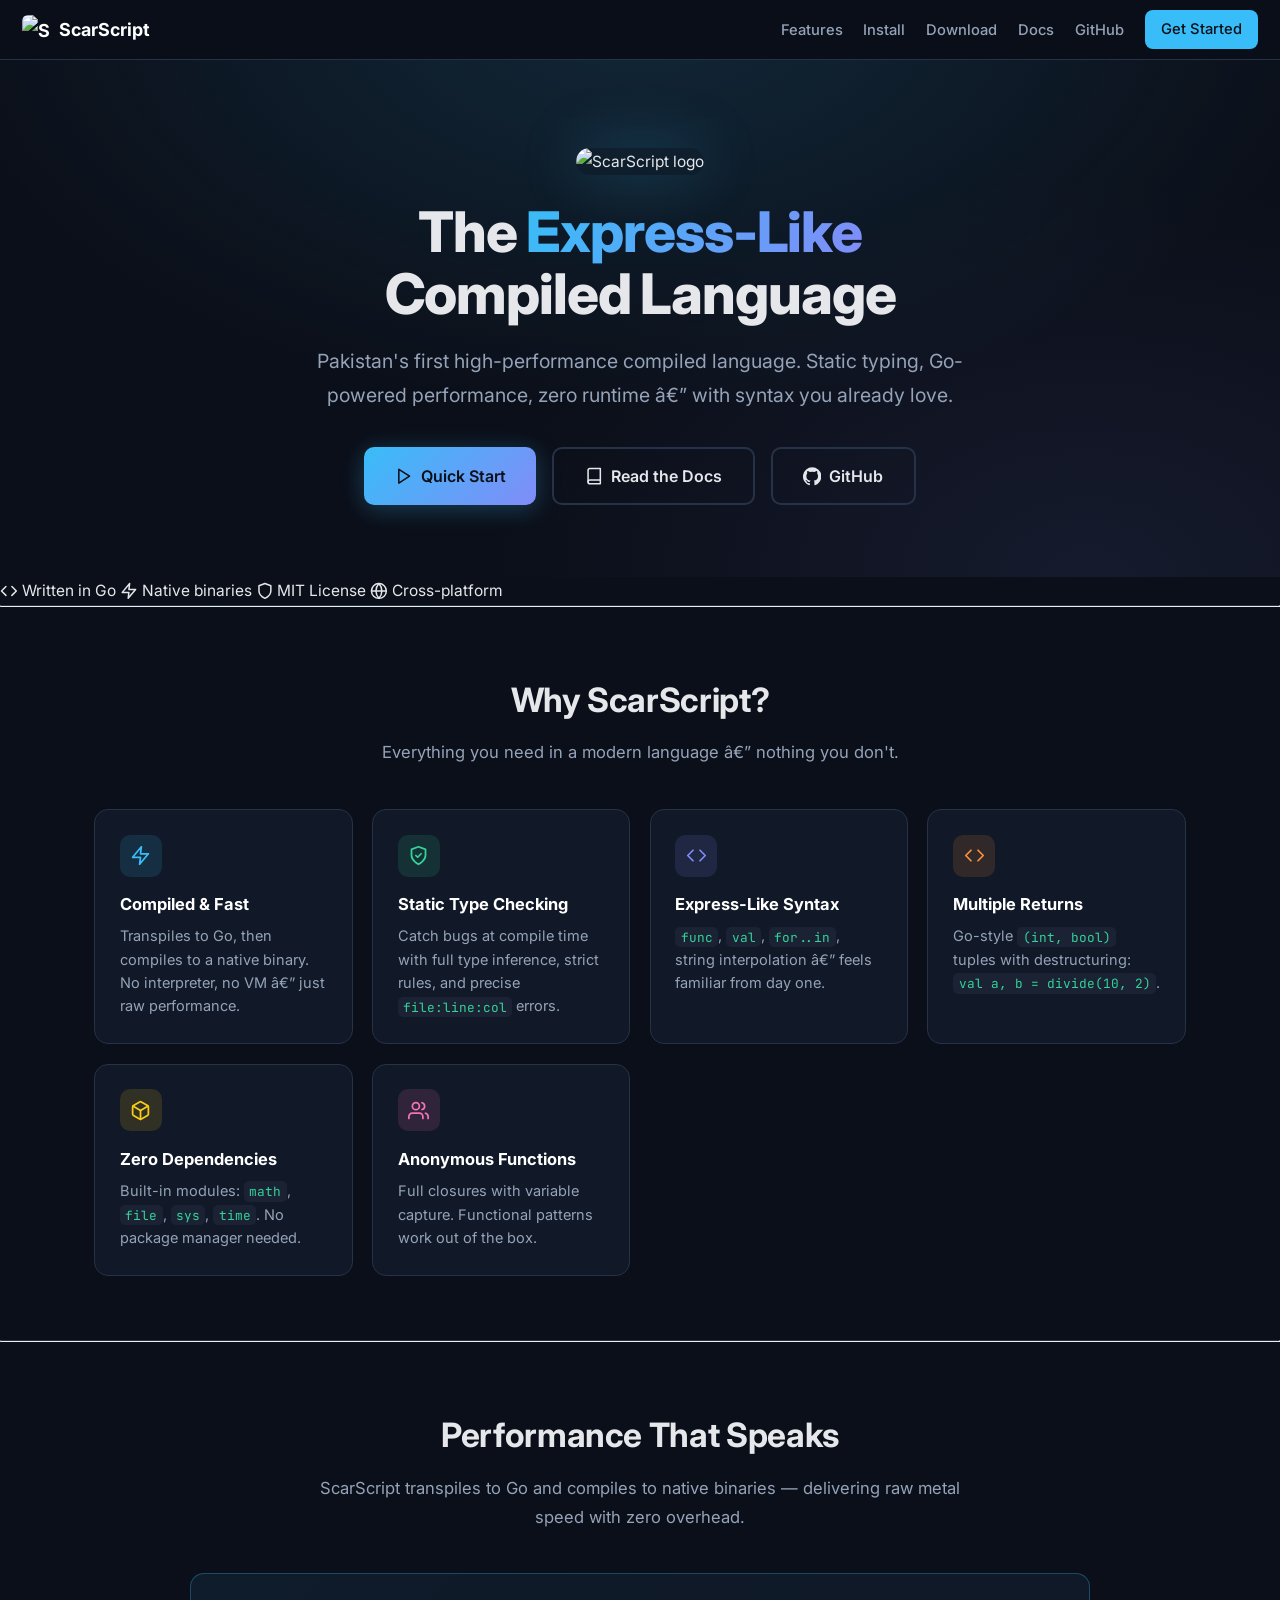
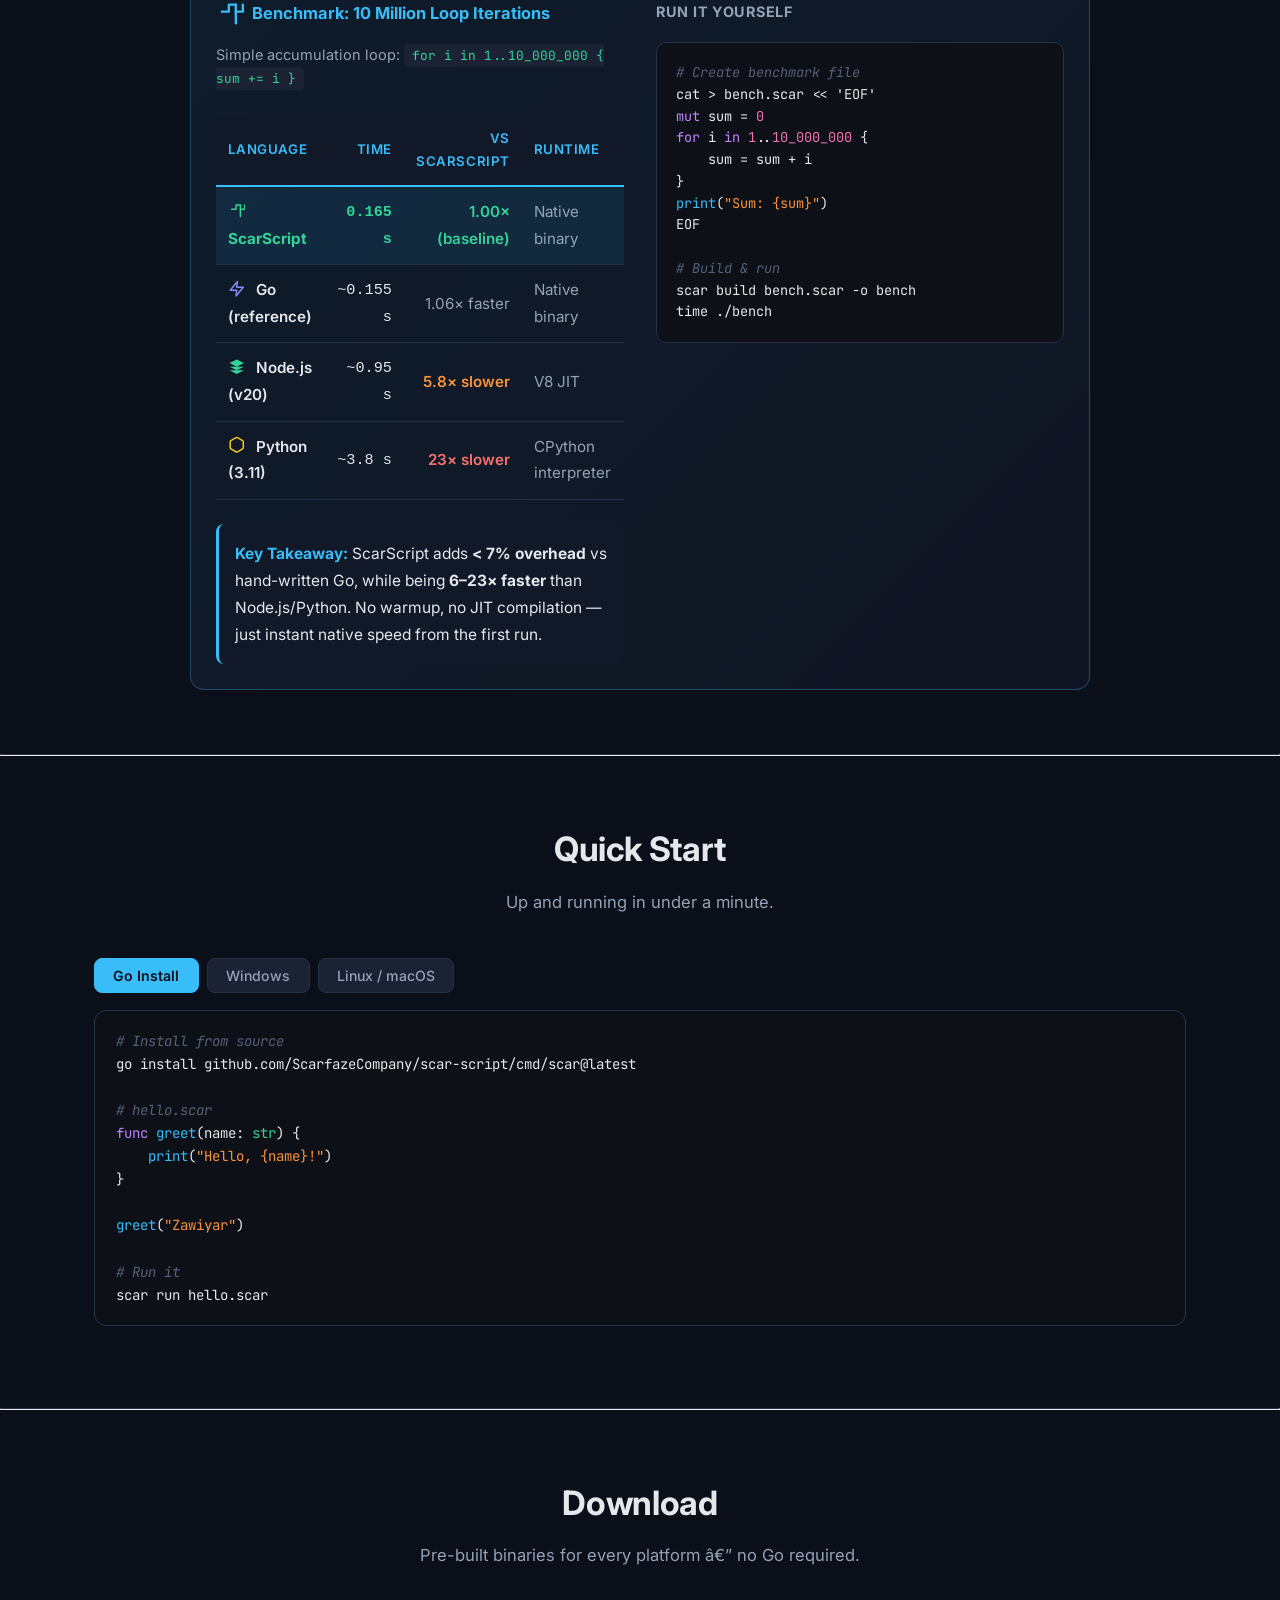
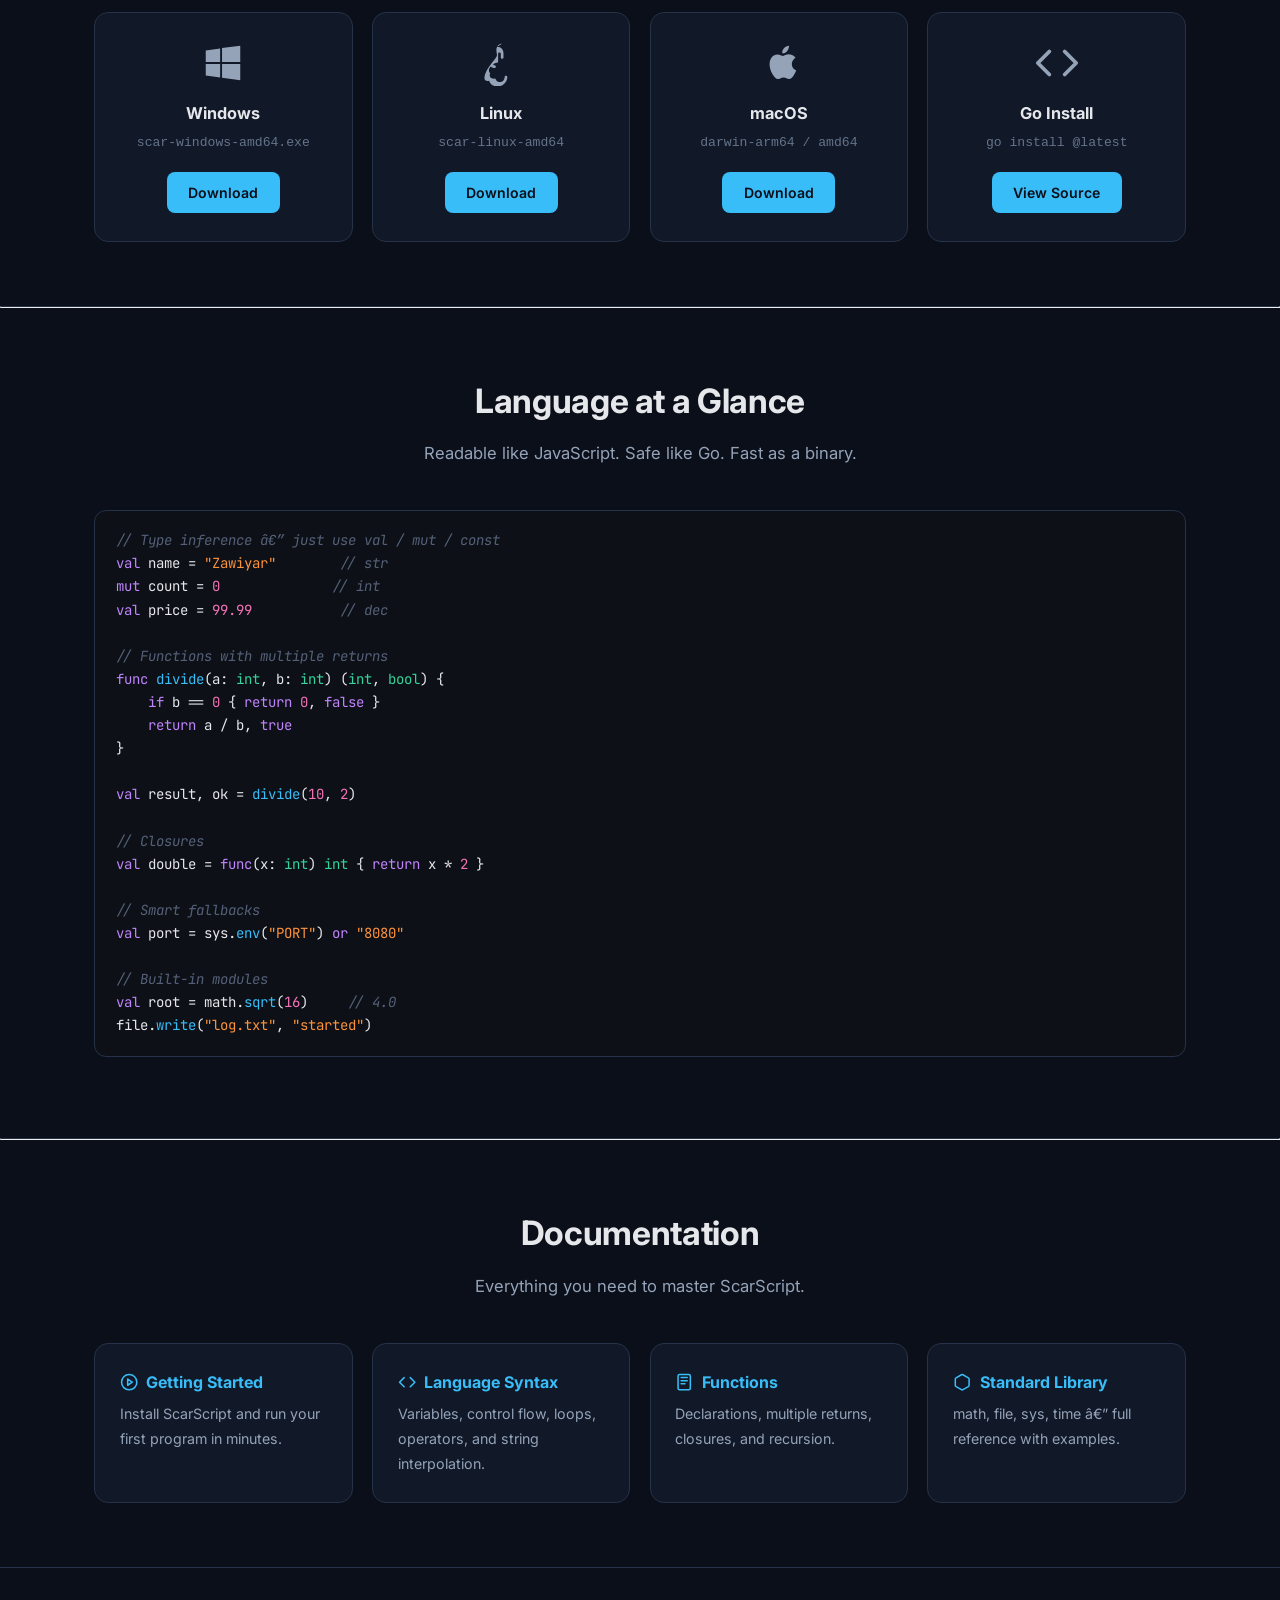
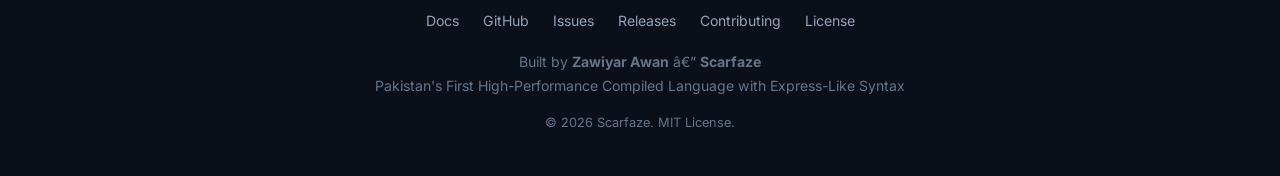
==== commit 29ddb553: "chore(release): v1.0.1 - global const/val access in functions, doc fixes" ====
--- a/docs/site/index.html
+++ b/docs/site/index.html
@@ -45,7 +45,7 @@
             <li><a href="https://github.com/ScarfazeCompany/scar-script" target="_blank" rel="noopener">GitHub</a></li>
             <li><a href="docs/getting-started.html" class="btn-sm">Get Started</a></li>
         </ul>
-        <button class="burger" aria-label="Menu"
+        <button class="burger" ari×label="Menu"
             onclick="document.querySelector('.topnav-links').style.display='flex';this.style.display='none'">
             <svg viewBox="0 0 24 24" fill="none" stroke="currentColor" stroke-width="2" stroke-linecap="round">
                 <line x1="3" y1="6" x2="21" y2="6" />
@@ -86,7 +86,7 @@
         </div>
     </header>
 
-    <div class="meta-strip">
+    <div class="met×strip">
         <span><svg class="ic" viewBox="0 0 24 24" fill="none" stroke="currentColor" stroke-width="2"
                 stroke-linecap="round" stroke-linejoin="round">
                 <polyline points="16 18 22 12 16 6" />
@@ -181,66 +181,66 @@
     <hr class="half">
 
     <section id="performance">
-        <h2 class="sec-title">Performance That Speaks</h2>
-        <p class="sec-sub">ScarScript transpiles to Go and compiles to native binaries â€” delivering raw metal speed with zero overhead.</p>
-
-        <div class="card" style="max-width: 900px; margin: 0 auto; background: linear-gradient(135deg, rgba(56,189,248,0.08), rgba(129,140,248,0.05)); border-color: rgba(56,189,248,0.3);">
-            <div style="display: grid; grid-template-columns: 1fr 1fr; gap: 2rem; align-items: start;">
-                <div>
-                    <h3 style="color: var(--accent); margin-bottom: 1rem; display: flex; align-items: center; gap: 0.5rem;">
-                        <svg class="ic-lg" style="color: var(--accent);" viewBox="0 0 24 24" fill="none" stroke="currentColor" stroke-width="2" stroke-linecap="round" stroke-linejoin="round"><polyline points="23 4 23 10 17 10"/><path d="M17 20V4"/><polyline points="17 4 11 4 11 10 5 10"/></svg>
-                        Benchmark: 10 Million Loop Iterations
-                    </h3>
-                    <p style="color: var(--muted); margin-bottom: 1.5rem;">Simple accumulation loop: <code style="background: var(--bg3); padding: 0.2rem 0.5rem; border-radius: 4px;">for i in 1..10_000_000 { sum += i }</code></p>
-
-                    <div style="overflow-x: auto;">
-                        <table style="width: 100%; border-collapse: collapse; font-size: 0.95rem;">
-                            <thead>
-                                <tr style="border-bottom: 2px solid var(--accent);">
-                                    <th style="text-align: left; padding: 0.75rem; color: var(--accent);">Language</th>
-                                    <th style="text-align: right; padding: 0.75rem; color: var(--accent);">Time</th>
-                                    <th style="text-align: right; padding: 0.75rem; color: var(--accent);">vs ScarScript</th>
-                                    <th style="text-align: left; padding: 0.75rem; color: var(--accent);">Runtime</th>
-                                </tr>
-                            </thead>
-                            <tbody>
-                                <tr style="background: rgba(56,189,248,0.1); border-bottom: 1px solid var(--border);">
-                                    <td style="padding: 0.75rem; font-weight: 700; color: var(--green);"><svg class="ic" style="vertical-align: -2px; margin-right: 0.4rem;" viewBox="0 0 24 24" fill="none" stroke="currentColor" stroke-width="2" stroke-linecap="round" stroke-linejoin="round"><polyline points="23 4 23 10 17 10"/><path d="M17 20V4"/><polyline points="17 4 11 4 11 10 5 10"/></svg> ScarScript</td>
-                                    <td style="padding: 0.75rem; text-align: right; font-family: monospace; font-weight: 600; color: var(--green);">0.165 s</td>
-                                    <td style="padding: 0.75rem; text-align: right; font-weight: 600; color: var(--green);">1.00Ã— (baseline)</td>
-                                    <td style="padding: 0.75rem; color: var(--muted);">Native binary</td>
-                                </tr>
-                                <tr style="border-bottom: 1px solid var(--border);">
-                                    <td style="padding: 0.75rem; font-weight: 600;"><svg class="ic" style="vertical-align: -2px; margin-right: 0.4rem; color: var(--accent2);" viewBox="0 0 24 24" fill="none" stroke="currentColor" stroke-width="2" stroke-linecap="round" stroke-linejoin="round"><path d="M13 2L3 14h9l-1 8 10-12h-9l1-8z"/></svg> Go (reference)</td>
-                                    <td style="padding: 0.75rem; text-align: right; font-family: monospace;">~0.155 s</td>
-                                    <td style="padding: 0.75rem; text-align: right; color: var(--muted);">1.06Ã— faster</td>
-                                    <td style="padding: 0.75rem; color: var(--muted);">Native binary</td>
-                                </tr>
-                                <tr style="border-bottom: 1px solid var(--border);">
-                                    <td style="padding: 0.75rem; font-weight: 600;"><svg class="ic" style="vertical-align: -2px; margin-right: 0.4rem; color: var(--green);" viewBox="0 0 24 24" fill="currentColor"><path d="M12 2L2 7l10 5 10-5-10-5zM2 17l10 5 10-5M2 12l10 5 10-5"/></svg> Node.js (v20)</td>
-                                    <td style="padding: 0.75rem; text-align: right; font-family: monospace;">~0.95 s</td>
-                                    <td style="padding: 0.75rem; text-align: right; font-weight: 600; color: var(--orange);">5.8Ã— slower</td>
-                                    <td style="padding: 0.75rem; color: var(--muted);">V8 JIT</td>
-                                </tr>
-                                <tr>
-                                    <td style="padding: 0.75rem; font-weight: 600;"><svg class="ic" style="vertical-align: -2px; margin-right: 0.4rem; color: var(--yellow);" viewBox="0 0 24 24" fill="none" stroke="currentColor" stroke-width="2" stroke-linecap="round" stroke-linejoin="round"><path d="M21 16V8a2 2 0 0 0-1-1.73l-7-4a2 2 0 0 0-2 0l-7 4A2 2 0 0 0 3 8v8a2 2 0 0 0 1 1.73l7 4a2 2 0 0 0 2 0l7-4A2 2 0 0 0 21 16z"/></svg> Python (3.11)</td>
-                                    <td style="padding: 0.75rem; text-align: right; font-family: monospace;">~3.8 s</td>
-                                    <td style="padding: 0.75rem; text-align: right; font-weight: 600; color: var(--red);">23Ã— slower</td>
-                                    <td style="padding: 0.75rem; color: var(--muted);">CPython interpreter</td>
-                                </tr>
-                            </tbody>
-                        </table>
-                    </div>
-
-                    <div style="margin-top: 1.5rem; padding: 1rem; background: var(--bg2); border-radius: 8px; border-left: 3px solid var(--accent);">
-                        <strong style="color: var(--accent);">Key Takeaway:</strong> ScarScript adds <strong>< 7% overhead</strong> vs hand-written Go, while being <strong>6â€“23Ã— faster</strong> than Node.js/Python. No warmup, no JIT compilation â€” just instant native speed from the first run.
-                    </div>
+    <h2 class="sec-title">Performance That Speaks</h2>
+    <p class="sec-sub">ScarScript transpiles to Go and compiles to native binaries — delivering raw metal speed with zero overhead.</p>
+
+    <div class="card" style="max-width: 900px; margin: 0 auto; background: linear-gradient(135deg, rgba(56,189,248,0.08), rgba(129,140,248,0.05)); border-color: rgba(56,189,248,0.3);">
+        <div style="display: grid; grid-template-columns: 1fr 1fr; gap: 2rem; align-items: start;">
+            <div>
+                <h3 style="color: var(--accent); margin-bottom: 1rem; display: flex; align-items: center; gap: 0.5rem;">
+                    <svg class="ic-lg" style="color: var(--accent);" viewBox="0 0 24 24" fill="none" stroke="currentColor" stroke-width="2" stroke-linecap="round" stroke-linejoin="round"><polyline points="23 4 23 10 17 10"/><path d="M17 20V4"/><polyline points="17 4 11 4 11 10 5 10"/></svg>
+                    Benchmark: 10 Million Loop Iterations
+                </h3>
+                <p style="color: var(--muted); margin-bottom: 1.5rem;">Simple accumulation loop: <code style="background: var(--bg3); padding: 0.2rem 0.5rem; border-radius: 4px;">for i in 1..10_000_000 { sum += i }</code></p>
+
+                <div style="overflow-x: auto;">
+                    <table style="width: 100%; border-collapse: collapse; font-size: 0.95rem;">
+                        <thead>
+                            <tr style="border-bottom: 2px solid var(--accent);">
+                                <th style="text-align: left; padding: 0.75rem; color: var(--accent);">Language</th>
+                                <th style="text-align: right; padding: 0.75rem; color: var(--accent);">Time</th>
+                                <th style="text-align: right; padding: 0.75rem; color: var(--accent);">vs ScarScript</th>
+                                <th style="text-align: left; padding: 0.75rem; color: var(--accent);">Runtime</th>
+                            </tr>
+                        </thead>
+                        <tbody>
+                            <tr style="background: rgba(56,189,248,0.1); border-bottom: 1px solid var(--border);">
+                                <td style="padding: 0.75rem; font-weight: 700; color: var(--green);"><svg class="ic" style="vertical-align: -2px; margin-right: 0.4rem;" viewBox="0 0 24 24" fill="none" stroke="currentColor" stroke-width="2" stroke-linecap="round" stroke-linejoin="round"><polyline points="23 4 23 10 17 10"/><path d="M17 20V4"/><polyline points="17 4 11 4 11 10 5 10"/></svg> ScarScript</td>
+                                <td style="padding: 0.75rem; text-align: right; font-family: monospace; font-weight: 600; color: var(--green);">0.165 s</td>
+                                <td style="padding: 0.75rem; text-align: right; font-weight: 600; color: var(--green);">1.00× (baseline)</td>
+                                <td style="padding: 0.75rem; color: var(--muted);">Native binary</td>
+                            </tr>
+                            <tr style="border-bottom: 1px solid var(--border);">
+                                <td style="padding: 0.75rem; font-weight: 600;"><svg class="ic" style="vertical-align: -2px; margin-right: 0.4rem; color: var(--accent2);" viewBox="0 0 24 24" fill="none" stroke="currentColor" stroke-width="2" stroke-linecap="round" stroke-linejoin="round"><path d="M13 2L3 14h9l-1 8 10-12h-9l1-8z"/></svg> Go (reference)</td>
+                                <td style="padding: 0.75rem; text-align: right; font-family: monospace;">~0.155 s</td>
+                                <td style="padding: 0.75rem; text-align: right; color: var(--muted);">1.06× faster</td>
+                                <td style="padding: 0.75rem; color: var(--muted);">Native binary</td>
+                            </tr>
+                            <tr style="border-bottom: 1px solid var(--border);">
+                                <td style="padding: 0.75rem; font-weight: 600;"><svg class="ic" style="vertical-align: -2px; margin-right: 0.4rem; color: var(--green);" viewBox="0 0 24 24" fill="currentColor"><path d="M12 2L2 7l10 5 10-5-10-5zM2 17l10 5 10-5M2 12l10 5 10-5"/></svg> Node.js (v20)</td>
+                                <td style="padding: 0.75rem; text-align: right; font-family: monospace;">~0.95 s</td>
+                                <td style="padding: 0.75rem; text-align: right; font-weight: 600; color: var(--orange);">5.8× slower</td>
+                                <td style="padding: 0.75rem; color: var(--muted);">V8 JIT</td>
+                            </tr>
+                            <tr>
+                                <td style="padding: 0.75rem; font-weight: 600;"><svg class="ic" style="vertical-align: -2px; margin-right: 0.4rem; color: var(--yellow);" viewBox="0 0 24 24" fill="none" stroke="currentColor" stroke-width="2" stroke-linecap="round" stroke-linejoin="round"><path d="M21 16V8a2 2 0 0 0-1-1.73l-7-4a2 2 0 0 0-2 0l-7 4A2 2 0 0 0 3 8v8a2 2 0 0 0 1 1.73l7 4a2 2 0 0 0 2 0l7-4A2 2 0 0 0 21 16z"/></svg> Python (3.11)</td>
+                                <td style="padding: 0.75rem; text-align: right; font-family: monospace;">~3.8 s</td>
+                                <td style="padding: 0.75rem; text-align: right; font-weight: 600; color: var(--red);">23× slower</td>
+                                <td style="padding: 0.75rem; color: var(--muted);">CPython interpreter</td>
+                            </tr>
+                        </tbody>
+                    </table>
                 </div>
 
-                <div>
-                    <h4 style="color: var(--muted); margin-bottom: 1rem; font-size: 0.9rem; text-transform: uppercase; letter-spacing: 0.05em;">Run It Yourself</h4>
-                    <pre style="background: #0d1117; border: 1px solid var(--border); border-radius: 10px; padding: 1.2rem; overflow-x: auto;"><code style="color: var(--text); font-size: 0.85rem; line-height: 1.6;"><span class="cm"># Create benchmark file</span>
-cat > bench.scar << 'EOF'
+                <div style="margin-top: 1.5rem; padding: 1rem; background: var(--bg2); border-radius: 8px; border-left: 3px solid var(--accent);">
+                    <strong style="color: var(--accent);">Key Takeaway:</strong> ScarScript adds <strong>&lt; 7% overhead</strong> vs hand-written Go, while being <strong>6–23× faster</strong> than Node.js/Python. No warmup, no JIT compilation — just instant native speed from the first run.
+                </div>
+            </div>
+
+            <div>
+                <h4 style="color: var(--muted); margin-bottom: 1rem; font-size: 0.9rem; text-transform: uppercase; letter-spacing: 0.05em;">Run It Yourself</h4>
+                <pre style="background: #0d1117; border: 1px solid var(--border); border-radius: 10px; padding: 1.2rem; overflow-x: auto;"><code style="color: var(--text); font-size: 0.85rem; line-height: 1.6;"><span class="cm"># Create benchmark file</span>
+cat &gt; bench.scar &lt;&lt; 'EOF'
 <span class="kw">mut</span> sum = <span class="num">0</span>
 <span class="kw">for</span> i <span class="kw">in</span> <span class="num">1</span>..<span class="num">10_000_000</span> {
     sum = sum + i
@@ -248,14 +248,13 @@
 <span class="fn">print</span>(<span class="str">"Sum: {sum}"</span>)
 EOF
 
-<span class="cm"># Build & run</span>
+<span class="cm"># Build &amp; run</span>
 scar build bench.scar -o bench
 time ./bench</code></pre>
-                </div>
-            </div>
-        </div>
-    </section>
-
+            </div>
+        </div>
+    </div>
+</section>
     <hr class="half">
 
     <section id="install">
@@ -448,3 +447,5 @@
 </html>
 
 
+
+
